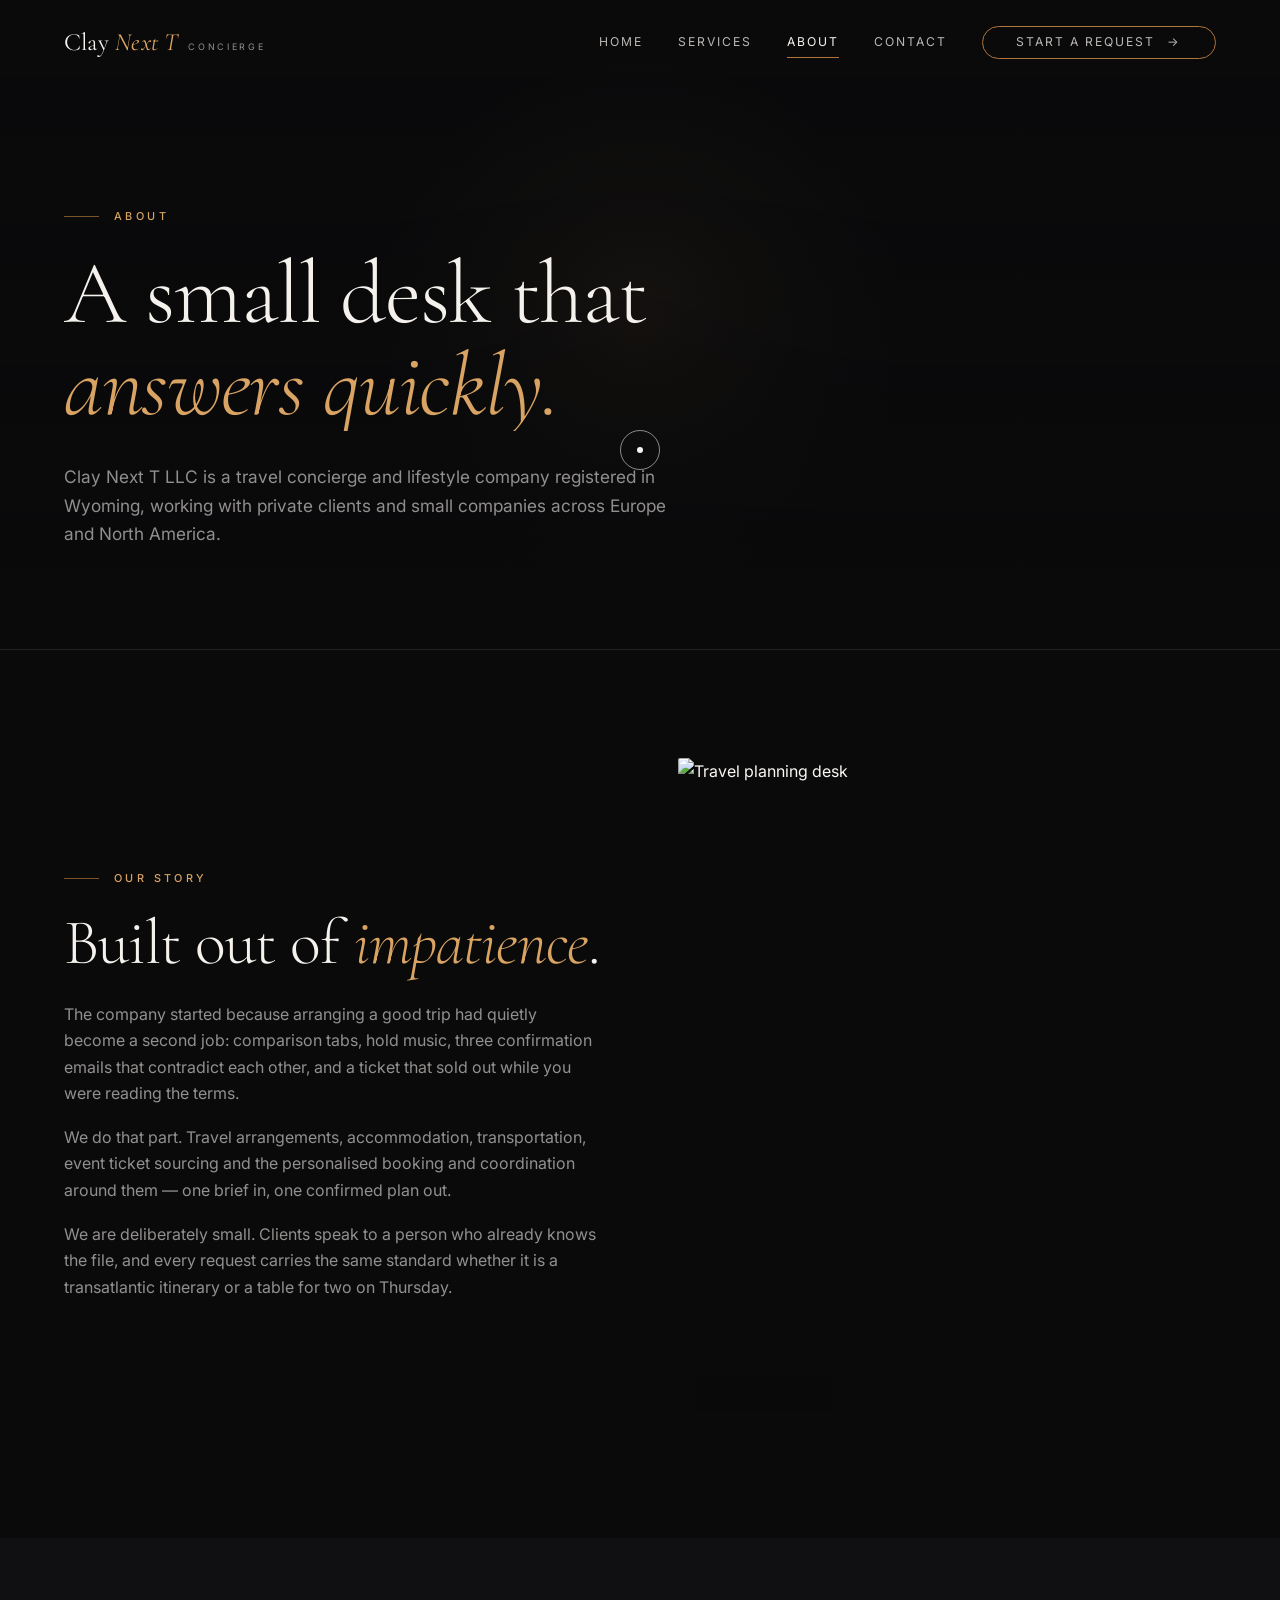
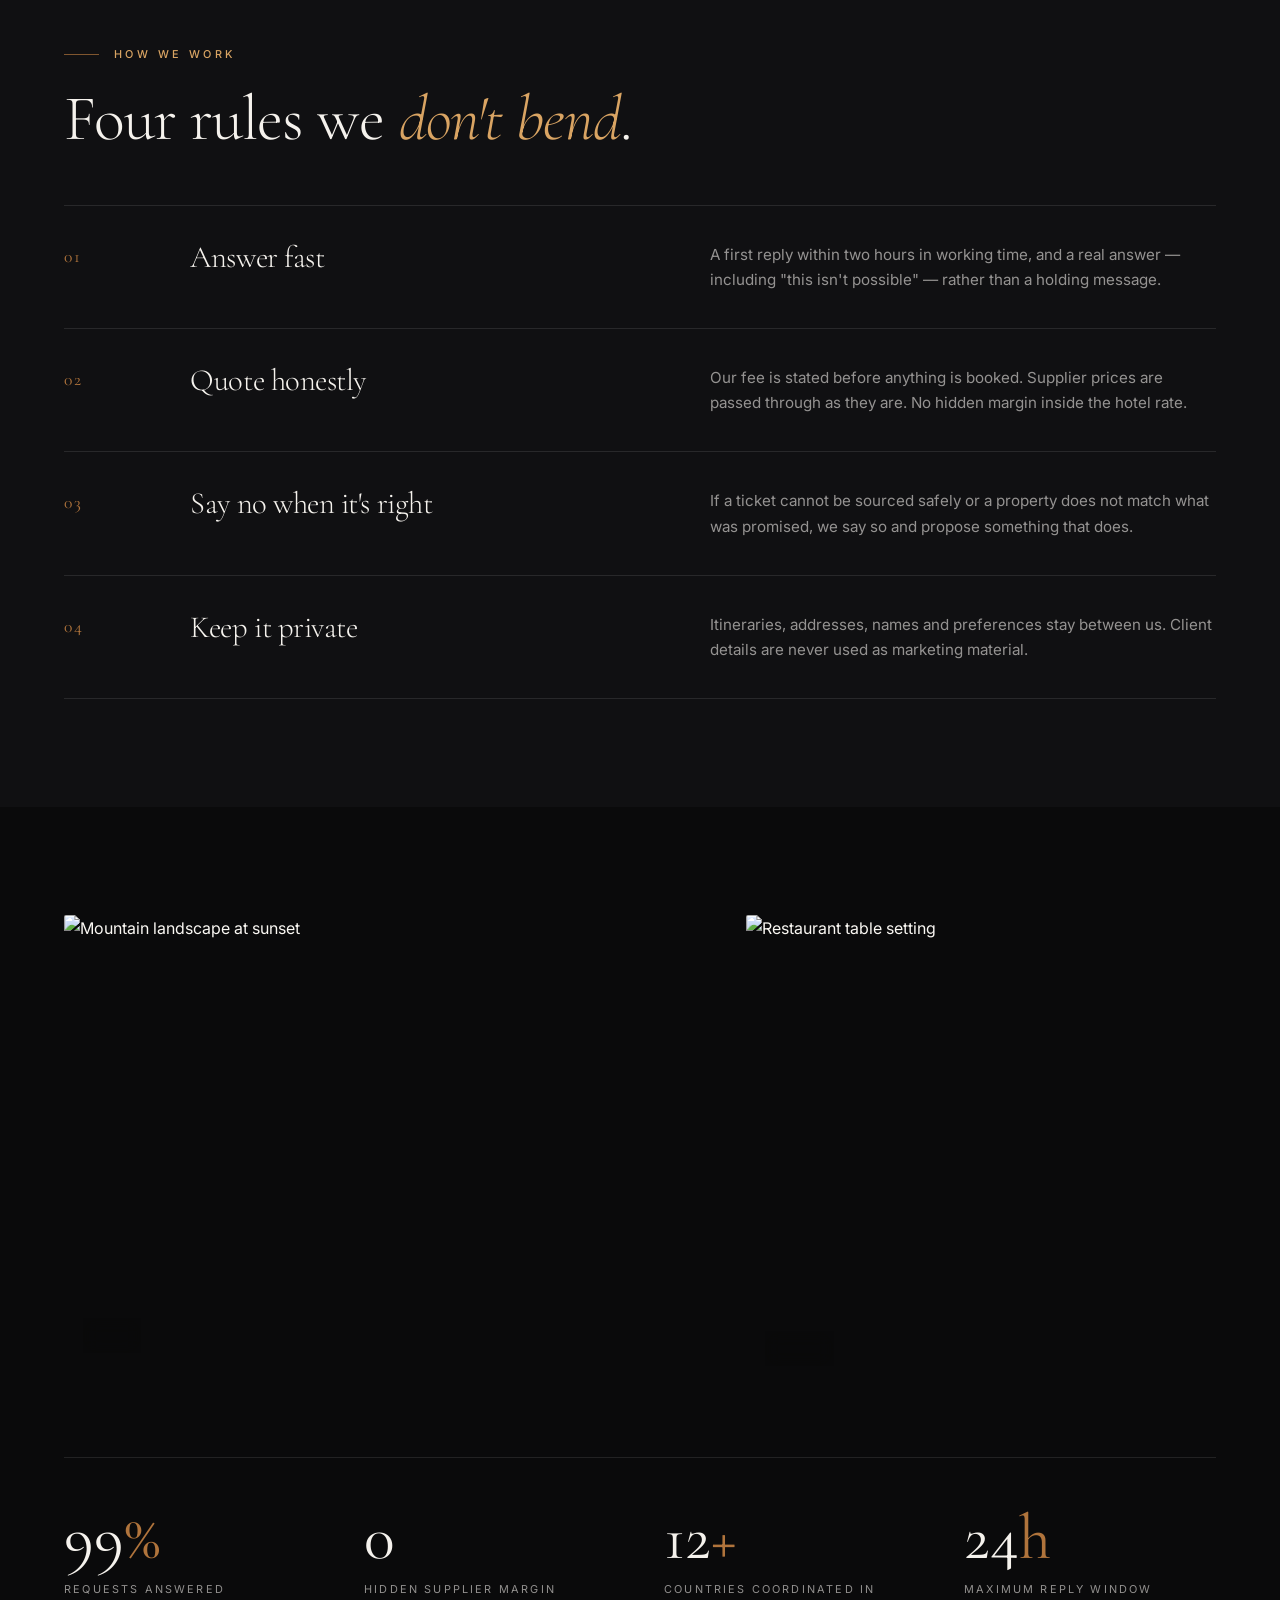
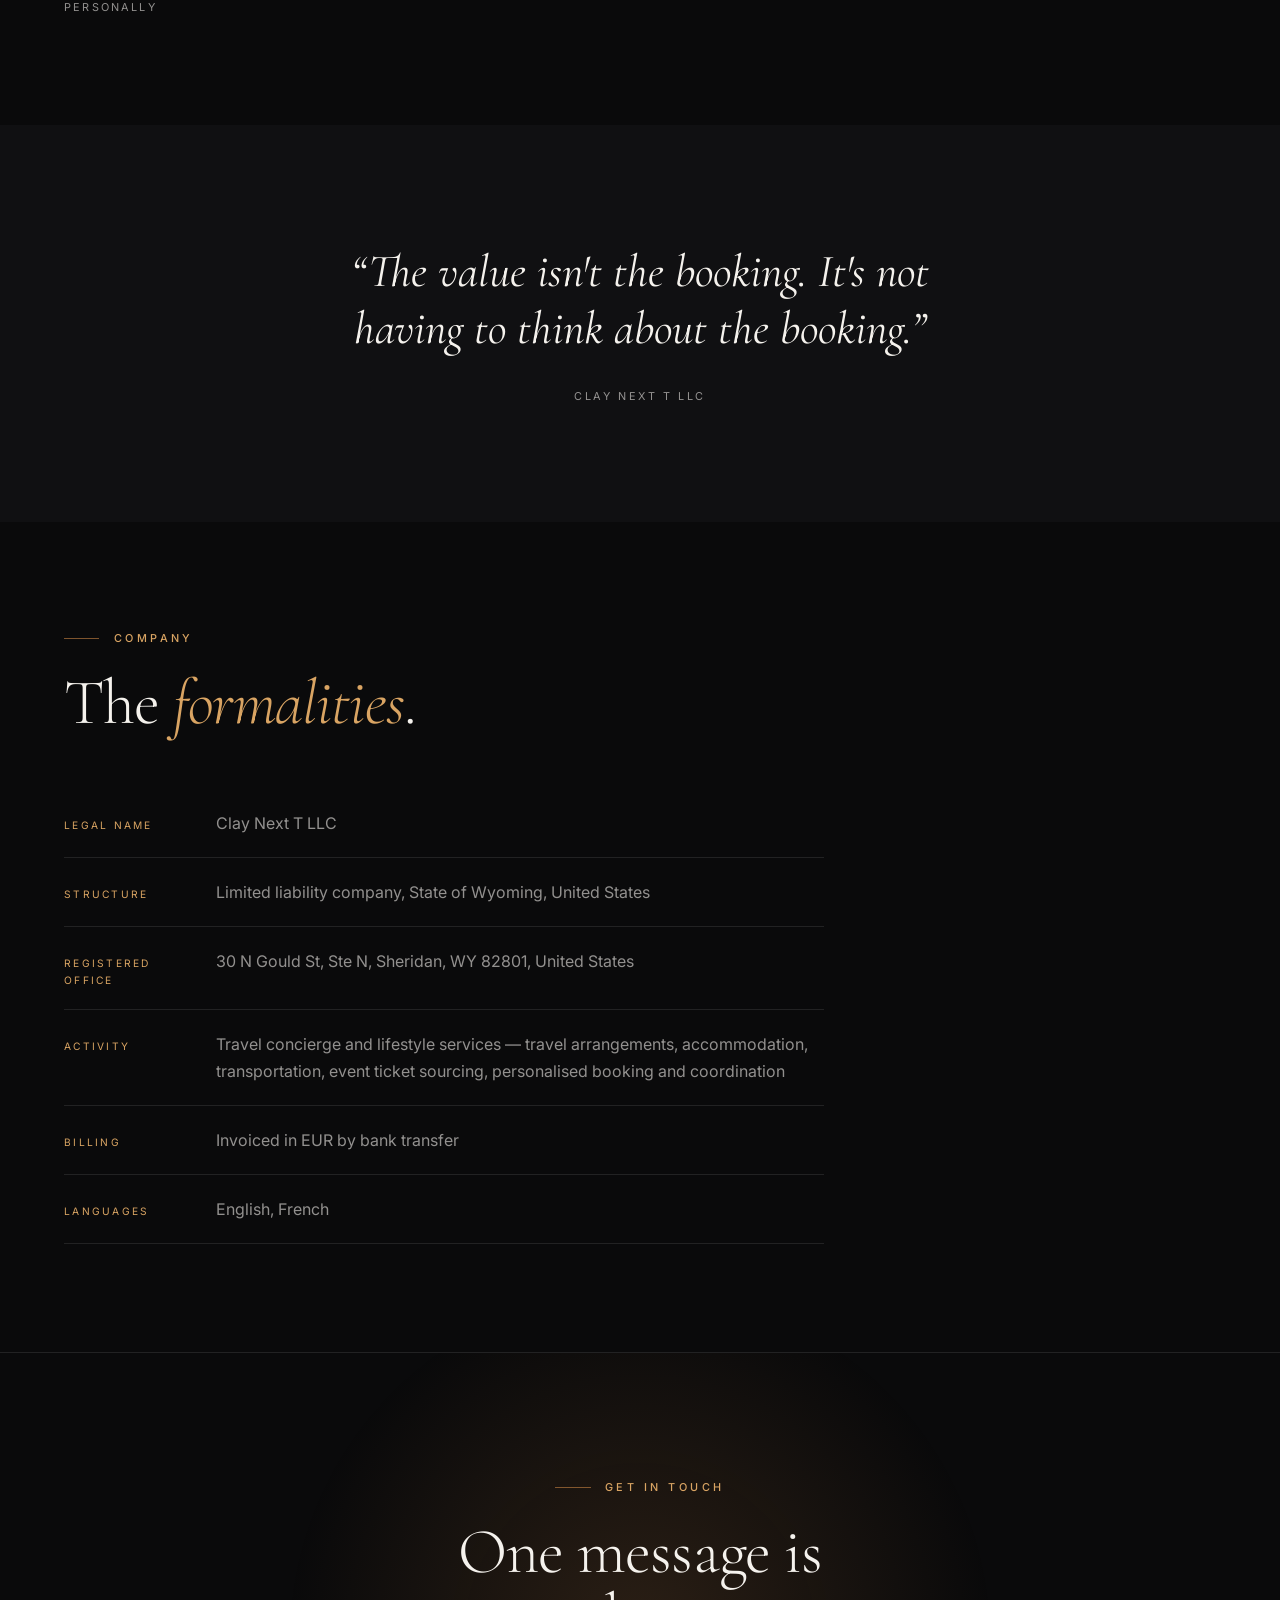
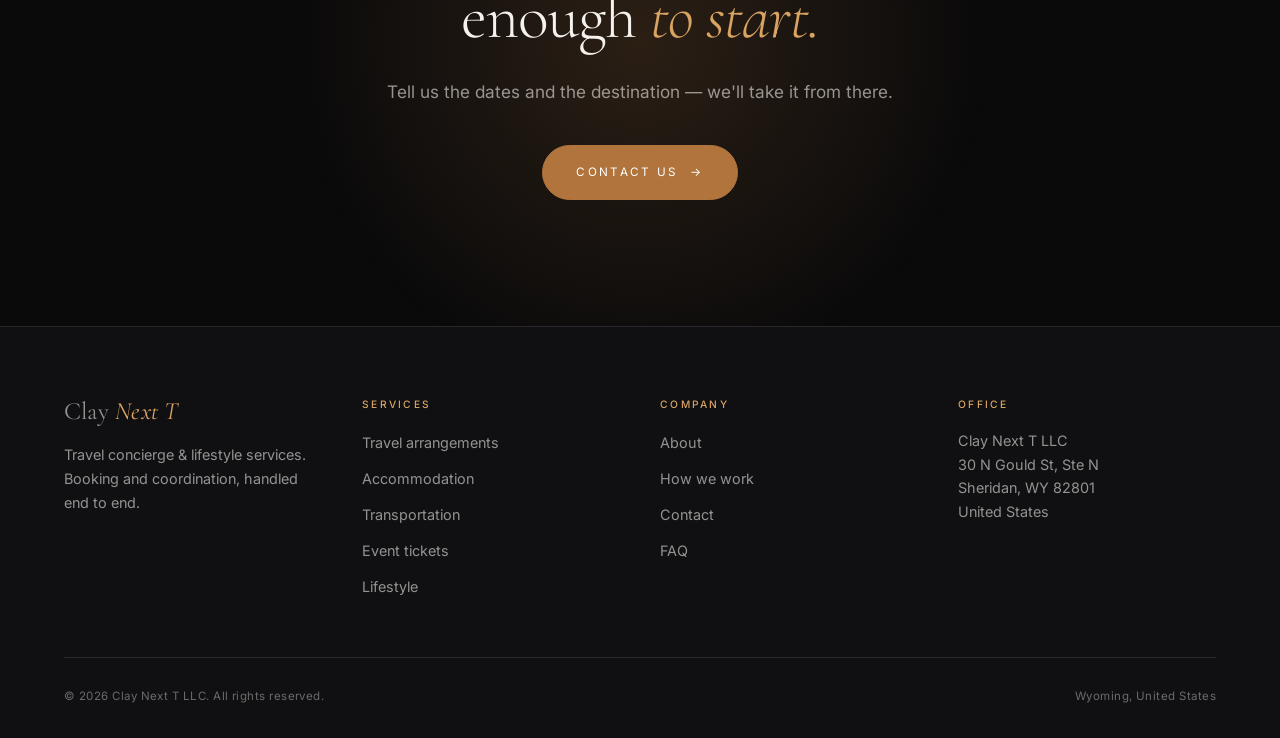
==== about.html @ 228f6015 "Clay Next T LLC — travel concierge website" ====
<!DOCTYPE html>
<html lang="en">
<head>
<meta charset="utf-8">
<meta name="viewport" content="width=device-width, initial-scale=1">
<title>About — Clay Next T LLC</title>
<meta name="description" content="Clay Next T LLC is a Wyoming-registered travel concierge and lifestyle company assisting clients with travel, accommodation, transportation and event ticket sourcing.">
<link rel="preconnect" href="https://fonts.googleapis.com">
<link rel="preconnect" href="https://fonts.gstatic.com" crossorigin>
<link href="https://fonts.googleapis.com/css2?family=Cormorant+Garamond:ital,wght@0,300;0,400;1,300;1,400&family=Inter:wght@300;400;500&display=swap" rel="stylesheet">
<link rel="stylesheet" href="assets/css/style.css">
</head>
<body>

<header class="site-header">
  <a class="brand" href="index.html">
    <span class="brand__mark">Clay <em>Next T</em></span>
    <span class="brand__sub">Concierge</span>
  </a>
  <nav class="nav">
    <a href="index.html">Home</a>
    <a href="services.html">Services</a>
    <a href="about.html" aria-current="page">About</a>
    <a href="contact.html">Contact</a>
    <a class="btn" href="contact.html" data-magnetic="0.25">Start a request <span class="btn__arrow">&rarr;</span></a>
  </nav>
  <button class="nav-toggle" aria-label="Menu" aria-expanded="false"><span></span><span></span></button>
</header>

<main>

  <section class="page-hero" data-spotlight>
    <div class="page-hero__bg" data-parallax="0.1"
         style="background-image:url('https://images.unsplash.com/photo-1449824913935-59a10b8d2000?auto=format&amp;fit=crop&amp;w=2000&amp;q=80')"></div>
    <div class="hero__glow"></div>
    <div class="wrap">
      <p class="eyebrow" data-reveal>About</p>
      <h1 data-reveal>
        <span class="split-line"><span>A small desk that</span></span>
        <span class="split-line"><span style="--d:.08s"><em class="italic">answers quickly.</em></span></span>
      </h1>
      <p class="lead" data-reveal style="--d:.18s; margin-top:2rem;">
        Clay Next T LLC is a travel concierge and lifestyle company registered in
        Wyoming, working with private clients and small companies across Europe and
        North America.
      </p>
    </div>
  </section>

  <section class="section">
    <div class="wrap">
      <div class="split">
        <div>
          <p class="eyebrow" data-reveal>Our story</p>
          <h2 data-reveal>Built out of <em class="italic">impatience</em>.</h2>
          <p data-reveal style="--d:.1s; margin-top:1.6rem;">
            The company started because arranging a good trip had quietly become a
            second job: comparison tabs, hold music, three confirmation emails that
            contradict each other, and a ticket that sold out while you were reading
            the terms.
          </p>
          <p data-reveal style="--d:.14s">
            We do that part. Travel arrangements, accommodation, transportation, event
            ticket sourcing and the personalised booking and coordination around them —
            one brief in, one confirmed plan out.
          </p>
          <p data-reveal style="--d:.18s">
            We are deliberately small. Clients speak to a person who already knows the
            file, and every request carries the same standard whether it is a
            transatlantic itinerary or a table for two on Thursday.
          </p>
        </div>
        <div data-reveal style="--d:.1s">
          <div class="frame" data-tilt="6" data-cursor-media="Look">
            <img src="https://images.unsplash.com/photo-1488646953014-85cb44e25828?auto=format&amp;fit=crop&amp;w=1200&amp;q=80"
                 alt="Travel planning desk" loading="lazy">
            <span class="frame__tag">Since day one</span>
          </div>
        </div>
      </div>
    </div>
  </section>

  <section class="section section--alt" id="values">
    <div class="wrap">
      <div class="section-head">
        <div>
          <p class="eyebrow" data-reveal>How we work</p>
          <h2 data-reveal>Four rules we <em class="italic">don't bend</em>.</h2>
        </div>
        <p data-reveal style="--d:.1s; margin:0;">
          They are unglamorous. They are also the entire reason clients stay.
        </p>
      </div>
      <div class="steps">
        <div class="step" data-reveal>
          <h3>Answer fast</h3>
          <p>A first reply within two hours in working time, and a real answer —
             including "this isn't possible" — rather than a holding message.</p>
        </div>
        <div class="step" data-reveal style="--d:.06s">
          <h3>Quote honestly</h3>
          <p>Our fee is stated before anything is booked. Supplier prices are passed
             through as they are. No hidden margin inside the hotel rate.</p>
        </div>
        <div class="step" data-reveal style="--d:.12s">
          <h3>Say no when it's right</h3>
          <p>If a ticket cannot be sourced safely or a property does not match what was
             promised, we say so and propose something that does.</p>
        </div>
        <div class="step" data-reveal style="--d:.18s">
          <h3>Keep it private</h3>
          <p>Itineraries, addresses, names and preferences stay between us. Client
             details are never used as marketing material.</p>
        </div>
      </div>
    </div>
  </section>

  <section class="section">
    <div class="wrap">
      <div class="gallery">
        <div class="g-b" data-reveal>
          <div class="frame frame--wide" data-tilt="5" data-cursor-media="Wander">
            <img src="https://images.unsplash.com/photo-1469474968028-56623f02e42e?auto=format&amp;fit=crop&amp;w=1400&amp;q=75" alt="Mountain landscape at sunset" loading="lazy">
            <span class="frame__tag">Far</span>
          </div>
        </div>
        <div class="g-a" data-reveal style="--d:.08s">
          <div class="frame" data-tilt="5" data-cursor-media="Dine">
            <img src="https://images.unsplash.com/photo-1414235077428-338989a2e8c0?auto=format&amp;fit=crop&amp;w=1000&amp;q=75" alt="Restaurant table setting" loading="lazy">
            <span class="frame__tag">Near</span>
          </div>
        </div>
      </div>

      <div class="stats" style="margin-top:clamp(3rem,8vh,5rem)">
        <div class="stat" data-reveal>
          <div class="stat__n"><span data-count="100">100</span><em>%</em></div>
          <div class="stat__l">Requests answered personally</div>
        </div>
        <div class="stat" data-reveal style="--d:.08s">
          <div class="stat__n"><span data-count="0">0</span></div>
          <div class="stat__l">Hidden supplier margin</div>
        </div>
        <div class="stat" data-reveal style="--d:.16s">
          <div class="stat__n"><span data-count="12">12</span><em>+</em></div>
          <div class="stat__l">Countries coordinated in</div>
        </div>
        <div class="stat" data-reveal style="--d:.24s">
          <div class="stat__n"><span data-count="24">24</span><em>h</em></div>
          <div class="stat__l">Maximum reply window</div>
        </div>
      </div>
    </div>
  </section>

  <section class="section section--tight section--alt">
    <div class="wrap">
      <blockquote class="quote" data-reveal>
        “The value isn't the booking. It's not having to think about the booking.”
        <span class="quote__by">Clay Next T LLC</span>
      </blockquote>
    </div>
  </section>

  <section class="section">
    <div class="wrap">
      <div class="section-head">
        <div>
          <p class="eyebrow" data-reveal>Company</p>
          <h2 data-reveal>The <em class="italic">formalities</em>.</h2>
        </div>
      </div>
      <ul class="info-list" data-reveal style="max-width:760px">
        <li><span class="k">Legal name</span><span class="v">Clay Next T LLC</span></li>
        <li><span class="k">Structure</span><span class="v">Limited liability company, State of Wyoming, United States</span></li>
        <li><span class="k">Registered office</span><span class="v">30 N Gould St, Ste N, Sheridan, WY 82801, United States</span></li>
        <li><span class="k">Activity</span><span class="v">Travel concierge and lifestyle services — travel arrangements, accommodation, transportation, event ticket sourcing, personalised booking and coordination</span></li>
        <li><span class="k">Billing</span><span class="v">Invoiced in EUR by bank transfer</span></li>
        <li><span class="k">Languages</span><span class="v">English, French</span></li>
      </ul>
    </div>
  </section>

  <section class="cta" data-spotlight>
    <div class="cta__glow"></div>
    <div class="wrap">
      <p class="eyebrow" style="justify-content:center" data-reveal>Get in touch</p>
      <h2 data-reveal>One message is enough <em>to start.</em></h2>
      <p class="lead" data-reveal style="--d:.1s; margin:1.8rem auto 2.4rem;">
        Tell us the dates and the destination — we'll take it from there.
      </p>
      <a class="btn btn--solid" href="contact.html" data-reveal style="--d:.16s" data-magnetic="0.35">
        Contact us <span class="btn__arrow">&rarr;</span>
      </a>
    </div>
  </section>

</main>

<footer class="site-footer">
  <div class="wrap">
    <div class="footer-top">
      <div class="footer-col">
        <a class="brand" href="index.html" style="margin-bottom:1.2rem">
          <span class="brand__mark">Clay <em>Next T</em></span>
        </a>
        <p>Travel concierge &amp; lifestyle services.<br>Booking and coordination, handled end to end.</p>
      </div>
      <div class="footer-col">
        <h4>Services</h4>
        <ul>
          <li><a href="services.html#travel">Travel arrangements</a></li>
          <li><a href="services.html#stay">Accommodation</a></li>
          <li><a href="services.html#transport">Transportation</a></li>
          <li><a href="services.html#tickets">Event tickets</a></li>
          <li><a href="services.html#lifestyle">Lifestyle</a></li>
        </ul>
      </div>
      <div class="footer-col">
        <h4>Company</h4>
        <ul>
          <li><a href="about.html">About</a></li>
          <li><a href="about.html#values">How we work</a></li>
          <li><a href="contact.html">Contact</a></li>
          <li><a href="contact.html#faq">FAQ</a></li>
        </ul>
      </div>
      <div class="footer-col">
        <h4>Office</h4>
        <p>Clay Next T LLC<br>30 N Gould St, Ste N<br>Sheridan, WY 82801<br>United States</p>
      </div>
    </div>
    <div class="footer-bottom">
      <span>&copy; <span id="yr">2026</span> Clay Next T LLC. All rights reserved.</span>
      <span>Wyoming, United States</span>
    </div>
  </div>
</footer>

<script src="assets/js/main.js"></script>
<script>document.getElementById('yr').textContent = new Date().getFullYear();</script>
</body>
</html>
---- assets/css/style.css ----
/* ==========================================================================
   Clay Next T LLC — Travel Concierge & Lifestyle
   ========================================================================== */

:root {
  --ink:      #0a0a0b;
  --ink-2:    #101012;
  --ink-3:    #17171a;
  --line:     rgba(255, 255, 255, .10);
  --line-2:   rgba(255, 255, 255, .18);
  --gold:     #b0743c;
  --gold-lit: #d9a463;
  --paper:    #f5f2ed;
  --muted:    rgba(245, 242, 237, .58);

  --display: "Cormorant Garamond", "Times New Roman", serif;
  --sans: "Inter", -apple-system, BlinkMacSystemFont, "Segoe UI", Helvetica, Arial, sans-serif;

  --pad: clamp(1.25rem, 5vw, 5rem);
  --maxw: 1320px;
  --ease: cubic-bezier(.22, 1, .36, 1);
}

*, *::before, *::after { box-sizing: border-box; }

html { scroll-behavior: smooth; -webkit-text-size-adjust: 100%; }

body {
  margin: 0;
  background: var(--ink);
  color: var(--paper);
  font-family: var(--sans);
  font-size: 16px;
  line-height: 1.65;
  -webkit-font-smoothing: antialiased;
  overflow-x: hidden;
}

img { display: block; max-width: 100%; }
a { color: inherit; text-decoration: none; }

h1, h2, h3, h4 {
  font-family: var(--display);
  font-weight: 300;
  line-height: 1.02;
  letter-spacing: -.015em;
  margin: 0;
}

h1 { font-size: clamp(2.9rem, 8.5vw, 7.5rem); }
h2 { font-size: clamp(2.1rem, 5vw, 4.2rem); }
h3 { font-size: clamp(1.4rem, 2.2vw, 1.9rem); }

p { margin: 0 0 1.1em; color: var(--muted); }

::selection { background: var(--gold); color: #fff; }

.wrap { width: 100%; max-width: var(--maxw); margin-inline: auto; padding-inline: var(--pad); }

.eyebrow {
  font-size: .68rem;
  letter-spacing: .32em;
  text-transform: uppercase;
  color: var(--gold-lit);
  font-weight: 500;
  margin: 0 0 1.4rem;
  display: flex;
  align-items: center;
  gap: .9rem;
}
.eyebrow::before {
  content: "";
  width: 2.2rem;
  height: 1px;
  background: var(--gold);
  opacity: .7;
}

.lead { font-size: clamp(1.02rem, 1.35vw, 1.2rem); max-width: 56ch; }

.italic { font-style: italic; color: var(--gold-lit); }

/* ---------- Custom cursor ------------------------------------------------ */

.cursor-dot,
.cursor-ring {
  position: fixed;
  top: 0; left: 0;
  pointer-events: none;
  z-index: 9999;
  border-radius: 50%;
  will-change: transform;
  mix-blend-mode: difference;
}
.cursor-dot {
  width: 6px; height: 6px;
  margin: -3px 0 0 -3px;
  background: #fff;
}
.cursor-ring {
  width: 40px; height: 40px;
  margin: -20px 0 0 -20px;
  border: 1px solid rgba(255, 255, 255, .55);
  transition: width .35s var(--ease), height .35s var(--ease),
              margin .35s var(--ease), border-color .35s var(--ease),
              background-color .35s var(--ease), opacity .3s;
  display: grid;
  place-items: center;
}
.cursor-ring .label {
  font-size: .55rem;
  letter-spacing: .18em;
  text-transform: uppercase;
  opacity: 0;
  transform: scale(.7);
  transition: opacity .3s, transform .3s;
  color: #fff;
  white-space: nowrap;
}
body.cursor-hover .cursor-ring {
  width: 74px; height: 74px; margin: -37px 0 0 -37px;
  background: rgba(255, 255, 255, .12);
  border-color: transparent;
}
body.cursor-hover .cursor-dot { opacity: 0; }
body.cursor-media .cursor-ring {
  width: 108px; height: 108px; margin: -54px 0 0 -54px;
  background: rgba(255, 255, 255, .92);
  mix-blend-mode: difference;
}
body.cursor-media .cursor-ring .label { opacity: 1; transform: scale(1); }

@media (hover: none), (pointer: coarse) {
  .cursor-dot, .cursor-ring { display: none !important; }
}

/* ---------- Header ------------------------------------------------------- */

.site-header {
  position: fixed;
  inset: 0 0 auto 0;
  z-index: 900;
  display: flex;
  align-items: center;
  justify-content: space-between;
  gap: 2rem;
  padding: 1.6rem var(--pad);
  transition: background-color .5s var(--ease), padding .5s var(--ease),
              border-color .5s, backdrop-filter .5s;
  border-bottom: 1px solid transparent;
}
.site-header.is-stuck {
  background: rgba(10, 10, 11, .78);
  backdrop-filter: blur(14px) saturate(140%);
  -webkit-backdrop-filter: blur(14px) saturate(140%);
  border-bottom-color: var(--line);
  padding-block: 1rem;
}

.brand { display: flex; align-items: baseline; gap: .6rem; line-height: 1; }
.brand__mark {
  font-family: var(--display);
  font-size: 1.55rem;
  letter-spacing: .01em;
}
.brand__mark em { font-style: italic; color: var(--gold-lit); }
.brand__sub {
  font-size: .56rem;
  letter-spacing: .3em;
  text-transform: uppercase;
  color: var(--muted);
}

.nav { display: flex; align-items: center; gap: 2.2rem; }
.nav a {
  position: relative;
  font-size: .76rem;
  letter-spacing: .16em;
  text-transform: uppercase;
  color: rgba(245, 242, 237, .74);
  transition: color .3s;
  padding-block: .35rem;
}
.nav a::after {
  content: "";
  position: absolute;
  left: 0; bottom: 0;
  width: 100%; height: 1px;
  background: var(--gold);
  transform: scaleX(0);
  transform-origin: right;
  transition: transform .45s var(--ease);
}
.nav a:hover { color: var(--paper); }
.nav a:hover::after, .nav a[aria-current="page"]::after { transform: scaleX(1); transform-origin: left; }
.nav a[aria-current="page"] { color: var(--paper); }

.nav-toggle {
  display: none;
  background: none;
  border: 1px solid var(--line-2);
  color: var(--paper);
  width: 44px; height: 44px;
  border-radius: 50%;
  cursor: pointer;
  position: relative;
}
.nav-toggle span {
  position: absolute;
  left: 50%; width: 16px; height: 1px;
  background: currentColor;
  transform: translateX(-50%);
  transition: transform .4s var(--ease), opacity .3s;
}
.nav-toggle span:nth-child(1) { top: 18px; }
.nav-toggle span:nth-child(2) { top: 25px; }
body.nav-open .nav-toggle span:nth-child(1) { transform: translate(-50%, 3.5px) rotate(45deg); }
body.nav-open .nav-toggle span:nth-child(2) { transform: translate(-50%, -3.5px) rotate(-45deg); }

/* ---------- Buttons ------------------------------------------------------ */

.btn {
  display: inline-flex;
  align-items: center;
  gap: .8rem;
  padding: 1.05rem 2.1rem;
  border: 1px solid var(--gold);
  border-radius: 999px;
  font-size: .73rem;
  letter-spacing: .2em;
  text-transform: uppercase;
  color: var(--paper);
  position: relative;
  overflow: hidden;
  isolation: isolate;
  transition: color .4s var(--ease), border-color .4s;
  cursor: pointer;
  background: none;
  font-family: inherit;
}
.btn::before {
  content: "";
  position: absolute;
  inset: 0;
  background: var(--gold);
  transform: translateY(101%);
  transition: transform .55s var(--ease);
  z-index: -1;
}
.btn:hover::before { transform: translateY(0); }
.btn:hover { color: #fff; border-color: var(--gold); }
.btn--solid { background: var(--gold); color: #fff; }
.btn--solid::before { background: var(--paper); }
.btn--solid:hover { color: var(--ink); }
.btn__arrow { transition: transform .45s var(--ease); }
.btn:hover .btn__arrow { transform: translateX(5px); }

/* ---------- Hero --------------------------------------------------------- */

.hero {
  position: relative;
  min-height: 100svh;
  display: flex;
  align-items: flex-end;
  padding: 9rem 0 clamp(2.5rem, 6vh, 5rem);
  overflow: hidden;
}
.hero__bg {
  position: absolute;
  inset: -8%;
  z-index: -2;
  background-size: cover;
  background-position: center;
  will-change: transform;
}
.hero__bg::after {
  content: "";
  position: absolute;
  inset: 0;
  background:
    linear-gradient(to top, var(--ink) 1%, rgba(10,10,11,.66) 48%, rgba(10,10,11,.82) 100%),
    linear-gradient(to right, rgba(10,10,11,.72), rgba(10,10,11,.15) 60%);
}
/* spotlight that follows the pointer */
.hero__glow {
  position: absolute;
  inset: 0;
  z-index: -1;
  pointer-events: none;
  background: radial-gradient(
    380px circle at var(--mx, 50%) var(--my, 50%),
    rgba(217, 164, 99, .22),
    rgba(217, 164, 99, .06) 40%,
    transparent 70%);
  transition: opacity .6s;
}
.hero__inner { width: 100%; }
.hero h1 { max-width: 15ch; }
.hero h1 em { font-style: italic; color: var(--gold-lit); }
.hero__foot {
  display: flex;
  flex-wrap: wrap;
  align-items: flex-end;
  justify-content: space-between;
  gap: 2.5rem;
  margin-top: clamp(2rem, 5vh, 3.5rem);
  padding-top: 2rem;
  border-top: 1px solid var(--line);
}

.scroll-hint {
  font-size: .62rem;
  letter-spacing: .28em;
  text-transform: uppercase;
  color: var(--muted);
  display: flex;
  align-items: center;
  gap: .8rem;
}
.scroll-hint i {
  width: 1px; height: 34px;
  background: linear-gradient(to bottom, var(--gold), transparent);
  animation: drip 2.2s var(--ease) infinite;
}
@keyframes drip {
  0%   { transform: scaleY(0); transform-origin: top; }
  45%  { transform: scaleY(1); transform-origin: top; }
  55%  { transform: scaleY(1); transform-origin: bottom; }
  100% { transform: scaleY(0); transform-origin: bottom; }
}

/* page hero (inner pages) */
.page-hero {
  position: relative;
  padding: 13rem 0 clamp(4rem, 9vh, 7rem);
  overflow: hidden;
  border-bottom: 1px solid var(--line);
}
.page-hero__bg {
  position: absolute; inset: -6%;
  z-index: -2;
  background-size: cover; background-position: center;
  opacity: .45;
  will-change: transform;
}
.page-hero::after {
  content: "";
  position: absolute; inset: 0; z-index: -1;
  background: linear-gradient(to top, var(--ink), rgba(10,10,11,.55));
}
.page-hero h1 { font-size: clamp(2.6rem, 7vw, 5.6rem); max-width: 18ch; }

/* ---------- Marquee ------------------------------------------------------ */

.marquee {
  border-block: 1px solid var(--line);
  padding-block: 1.35rem;
  overflow: hidden;
  background: var(--ink-2);
}
.marquee__track {
  display: flex;
  gap: 3.5rem;
  width: max-content;
  animation: slide 38s linear infinite;
}
.marquee span {
  font-family: var(--display);
  font-size: 1.35rem;
  font-style: italic;
  color: rgba(245, 242, 237, .42);
  display: flex;
  align-items: center;
  gap: 3.5rem;
  white-space: nowrap;
}
.marquee span::after { content: "◆"; font-size: .5rem; color: var(--gold); font-style: normal; }
@keyframes slide { to { transform: translateX(-50%); } }

/* ---------- Sections ----------------------------------------------------- */

.section { padding-block: clamp(5rem, 12vh, 9.5rem); }
.section--tight { padding-block: clamp(3.5rem, 8vh, 6rem); }
.section--alt { background: var(--ink-2); }

.section-head {
  display: grid;
  grid-template-columns: minmax(0, 1fr) minmax(0, .85fr);
  gap: clamp(1.5rem, 4vw, 4rem);
  align-items: end;
  margin-bottom: clamp(2.5rem, 6vh, 4.5rem);
}

/* ---------- Service grid ------------------------------------------------- */

.services {
  display: grid;
  grid-template-columns: repeat(3, minmax(0, 1fr));
  gap: 1px;
  background: var(--line);
  border: 1px solid var(--line);
}
.services--quad { grid-template-columns: repeat(4, minmax(0, 1fr)); }

@media (max-width: 1080px) {
  .services, .services--quad { grid-template-columns: repeat(2, minmax(0, 1fr)); }
}
@media (max-width: 620px) {
  .services, .services--quad { grid-template-columns: 1fr; }
}
.service {
  background: var(--ink);
  padding: clamp(1.8rem, 3vw, 2.6rem);
  position: relative;
  overflow: hidden;
  transition: background-color .6s var(--ease);
  min-height: 300px;
  display: flex;
  flex-direction: column;
}
.service::before {
  content: "";
  position: absolute;
  inset: 0;
  background-size: cover;
  background-position: center;
  background-image: var(--img);
  opacity: 0;
  transform: scale(1.14);
  transition: opacity .7s var(--ease), transform 1.2s var(--ease);
}
.service::after {
  content: "";
  position: absolute; inset: 0;
  background: linear-gradient(to top, rgba(10,10,11,.92), rgba(10,10,11,.45));
  opacity: 0;
  transition: opacity .7s var(--ease);
}
.service:hover::before { opacity: .55; transform: scale(1); }
.service:hover::after { opacity: 1; }
.service > * { position: relative; z-index: 1; }
.service__num {
  font-family: var(--display);
  font-size: .8rem;
  letter-spacing: .2em;
  color: var(--gold);
  margin-bottom: 2.2rem;
}
.service h3 { margin-bottom: .9rem; }
.service p { font-size: .93rem; margin: 0; }
.service__more {
  margin-top: auto;
  padding-top: 1.6rem;
  font-size: .66rem;
  letter-spacing: .2em;
  text-transform: uppercase;
  color: var(--gold-lit);
  opacity: 0;
  transform: translateY(8px);
  transition: opacity .5s var(--ease), transform .5s var(--ease);
}
.service:hover .service__more { opacity: 1; transform: none; }

/* ---------- Split / feature ---------------------------------------------- */

.split {
  display: grid;
  grid-template-columns: repeat(auto-fit, minmax(300px, 1fr));
  gap: clamp(2rem, 6vw, 5.5rem);
  align-items: center;
}

.frame {
  position: relative;
  overflow: hidden;
  border-radius: 2px;
  aspect-ratio: 4 / 5;
  transform-style: preserve-3d;
}
.frame img {
  width: 100%; height: 100%;
  object-fit: cover;
  transition: transform 1.3s var(--ease), filter 1.3s var(--ease);
  filter: saturate(.85) contrast(1.05);
}
.frame:hover img { transform: scale(1.06); filter: saturate(1) contrast(1.05); }
.frame--wide { aspect-ratio: 16 / 10; }
.frame__tag {
  position: absolute;
  left: 1.2rem; bottom: 1.2rem;
  background: rgba(10, 10, 11, .62);
  backdrop-filter: blur(8px);
  border: 1px solid var(--line-2);
  padding: .5rem 1rem;
  border-radius: 999px;
  font-size: .6rem;
  letter-spacing: .2em;
  text-transform: uppercase;
}

/* ---------- Stats -------------------------------------------------------- */

.stats {
  display: grid;
  grid-template-columns: repeat(auto-fit, minmax(190px, 1fr));
  gap: clamp(1.5rem, 4vw, 3rem);
  border-top: 1px solid var(--line);
  padding-top: 3rem;
}
.stat__n {
  font-family: var(--display);
  font-size: clamp(2.6rem, 5vw, 4rem);
  line-height: 1;
  color: var(--paper);
}
.stat__n em { font-style: normal; color: var(--gold); }
.stat__l {
  font-size: .68rem;
  letter-spacing: .2em;
  text-transform: uppercase;
  color: var(--muted);
  margin-top: .7rem;
}

/* ---------- Gallery ------------------------------------------------------ */

.gallery {
  display: grid;
  grid-template-columns: repeat(12, 1fr);
  gap: clamp(.6rem, 1.4vw, 1.1rem);
}
.gallery .frame { aspect-ratio: 1; }
.g-a { grid-column: span 5; }
.g-b { grid-column: span 7; }
.g-c { grid-column: span 7; }
.g-d { grid-column: span 5; }
.g-b .frame, .g-c .frame { aspect-ratio: 16 / 11; }

/* ---------- Steps -------------------------------------------------------- */

.steps { counter-reset: step; display: grid; gap: 0; }
.step {
  counter-increment: step;
  display: grid;
  grid-template-columns: 5.5rem minmax(0, 1fr) minmax(0, 1.05fr);
  gap: clamp(1rem, 3vw, 3rem);
  padding-block: clamp(1.8rem, 4vh, 2.8rem);
  border-top: 1px solid var(--line);
  align-items: start;
  transition: background-color .5s var(--ease);
}
.step:last-child { border-bottom: 1px solid var(--line); }
.step:hover { background: rgba(255, 255, 255, .025); }
.step::before {
  content: "0" counter(step);
  font-family: var(--display);
  font-size: 1.1rem;
  color: var(--gold);
  letter-spacing: .1em;
}
.step h3 { font-size: clamp(1.3rem, 2.4vw, 2rem); }
.step p { margin: 0; font-size: .95rem; }

/* ---------- Quote -------------------------------------------------------- */

.quote {
  text-align: center;
  max-width: 34ch;
  margin-inline: auto;
  font-family: var(--display);
  font-size: clamp(1.7rem, 3.6vw, 3rem);
  font-style: italic;
  line-height: 1.25;
  color: var(--paper);
}
.quote__by {
  display: block;
  font-family: var(--sans);
  font-style: normal;
  font-size: .68rem;
  letter-spacing: .24em;
  text-transform: uppercase;
  color: var(--muted);
  margin-top: 2rem;
}

/* ---------- CTA ---------------------------------------------------------- */

.cta {
  position: relative;
  padding-block: clamp(5rem, 14vh, 10rem);
  text-align: center;
  overflow: hidden;
  border-top: 1px solid var(--line);
}
.cta__glow {
  position: absolute; inset: 0; z-index: 0;
  pointer-events: none;
  background: radial-gradient(520px circle at var(--mx, 50%) var(--my, 50%),
    rgba(176, 116, 60, .20), transparent 68%);
}
.cta .wrap { position: relative; z-index: 1; }
.cta h2 { max-width: 16ch; margin-inline: auto; }
.cta h2 em { font-style: italic; color: var(--gold-lit); }

/* ---------- Contact ------------------------------------------------------ */

.contact-grid {
  display: grid;
  grid-template-columns: repeat(auto-fit, minmax(300px, 1fr));
  gap: clamp(2rem, 6vw, 5rem);
}
.field { position: relative; margin-bottom: 1.9rem; }
.field input,
.field textarea,
.field select {
  width: 100%;
  background: transparent;
  border: 0;
  border-bottom: 1px solid var(--line-2);
  color: var(--paper);
  font-family: inherit;
  font-size: 1rem;
  padding: .85rem 0;
  outline: none;
  transition: border-color .4s;
  border-radius: 0;
}
.field select option { background: var(--ink-2); color: var(--paper); }
.field textarea { resize: vertical; min-height: 120px; }
.field label {
  display: block;
  font-size: .64rem;
  letter-spacing: .22em;
  text-transform: uppercase;
  color: var(--muted);
  margin-bottom: .2rem;
}
.field input:focus, .field textarea:focus, .field select:focus { border-color: var(--gold); }

.info-list { list-style: none; margin: 0; padding: 0; }
.info-list li {
  padding-block: 1.3rem;
  border-bottom: 1px solid var(--line);
  display: grid;
  grid-template-columns: 8.5rem minmax(0, 1fr);
  gap: 1rem;
  align-items: baseline;
}
.info-list dt, .info-list .k {
  font-size: .64rem;
  letter-spacing: .22em;
  text-transform: uppercase;
  color: var(--gold-lit);
}
.info-list .v { color: var(--muted); }
.info-list .v a:hover { color: var(--paper); }

.form-note {
  font-size: .8rem;
  color: var(--muted);
  margin-top: 1.4rem;
}

/* ---------- FAQ ---------------------------------------------------------- */

.faq { border-top: 1px solid var(--line); }
.faq details {
  border-bottom: 1px solid var(--line);
  padding-block: 1.5rem;
}
.faq summary {
  cursor: pointer;
  list-style: none;
  font-family: var(--display);
  font-size: clamp(1.15rem, 2vw, 1.5rem);
  display: flex;
  justify-content: space-between;
  gap: 2rem;
  align-items: center;
  transition: color .3s;
}
.faq summary::-webkit-details-marker { display: none; }
.faq summary:hover { color: var(--gold-lit); }
.faq summary::after {
  content: "+";
  color: var(--gold);
  font-size: 1.3rem;
  transition: transform .4s var(--ease);
  flex: none;
}
.faq details[open] summary::after { transform: rotate(45deg); }
.faq p { margin: 1rem 0 0; max-width: 70ch; font-size: .95rem; }

/* ---------- Footer ------------------------------------------------------- */

.site-footer {
  background: var(--ink-2);
  border-top: 1px solid var(--line);
  padding-block: clamp(3rem, 8vh, 5rem) 2rem;
}
.footer-top {
  display: grid;
  grid-template-columns: repeat(auto-fit, minmax(210px, 1fr));
  gap: 2.5rem;
  padding-bottom: 3rem;
  border-bottom: 1px solid var(--line);
}
.footer-col h4 {
  font-family: var(--sans);
  font-size: .64rem;
  letter-spacing: .22em;
  text-transform: uppercase;
  color: var(--gold-lit);
  margin-bottom: 1.2rem;
  font-weight: 500;
}
.footer-col ul { list-style: none; margin: 0; padding: 0; }
.footer-col li { margin-bottom: .6rem; }
.footer-col a, .footer-col p {
  color: var(--muted);
  font-size: .9rem;
  transition: color .3s;
  margin: 0;
}
.footer-col a:hover { color: var(--paper); }
.footer-bottom {
  display: flex;
  flex-wrap: wrap;
  gap: 1rem;
  justify-content: space-between;
  padding-top: 1.8rem;
  font-size: .72rem;
  color: rgba(245, 242, 237, .4);
  letter-spacing: .04em;
}

/* ---------- Reveal animations -------------------------------------------- */

[data-reveal] {
  opacity: 0;
  transform: translateY(26px);
  transition: opacity 1s var(--ease), transform 1s var(--ease);
  transition-delay: var(--d, 0s);
}
[data-reveal].is-in { opacity: 1; transform: none; }

.split-line { display: block; overflow: hidden; }
.split-line > span {
  display: block;
  transform: translateY(105%);
  transition: transform 1.05s var(--ease);
  transition-delay: var(--d, 0s);
}
[data-reveal].is-in .split-line > span,
.is-in > .split-line > span { transform: none; }

/* ---------- Responsive --------------------------------------------------- */

@media (max-width: 900px) {
  .section-head { grid-template-columns: 1fr; }
  .step { grid-template-columns: 3rem 1fr; }
  .step p { grid-column: 2; }
  .g-a, .g-b, .g-c, .g-d { grid-column: span 12; }
  .gallery .frame { aspect-ratio: 16 / 11; }
}

@media (max-width: 780px) {
  .nav-toggle { display: block; }
  .nav {
    position: fixed;
    inset: 0;
    flex-direction: column;
    justify-content: center;
    gap: 2rem;
    background: rgba(10, 10, 11, .97);
    backdrop-filter: blur(20px);
    opacity: 0;
    visibility: hidden;
    transition: opacity .5s var(--ease), visibility .5s;
  }
  body.nav-open .nav { opacity: 1; visibility: visible; }
  .nav a { font-size: 1.05rem; letter-spacing: .2em; }
  .nav .btn { font-size: .72rem; }
  .site-header { z-index: 950; }
  .nav-toggle { z-index: 960; }
  .hero { padding-top: 7rem; }
  .page-hero { padding-top: 10rem; }
}

@media (prefers-reduced-motion: reduce) {
  *, *::before, *::after {
    animation-duration: .01ms !important;
    animation-iteration-count: 1 !important;
    transition-duration: .01ms !important;
    scroll-behavior: auto !important;
  }
  [data-reveal] { opacity: 1; transform: none; }
  .split-line > span { transform: none; }
}
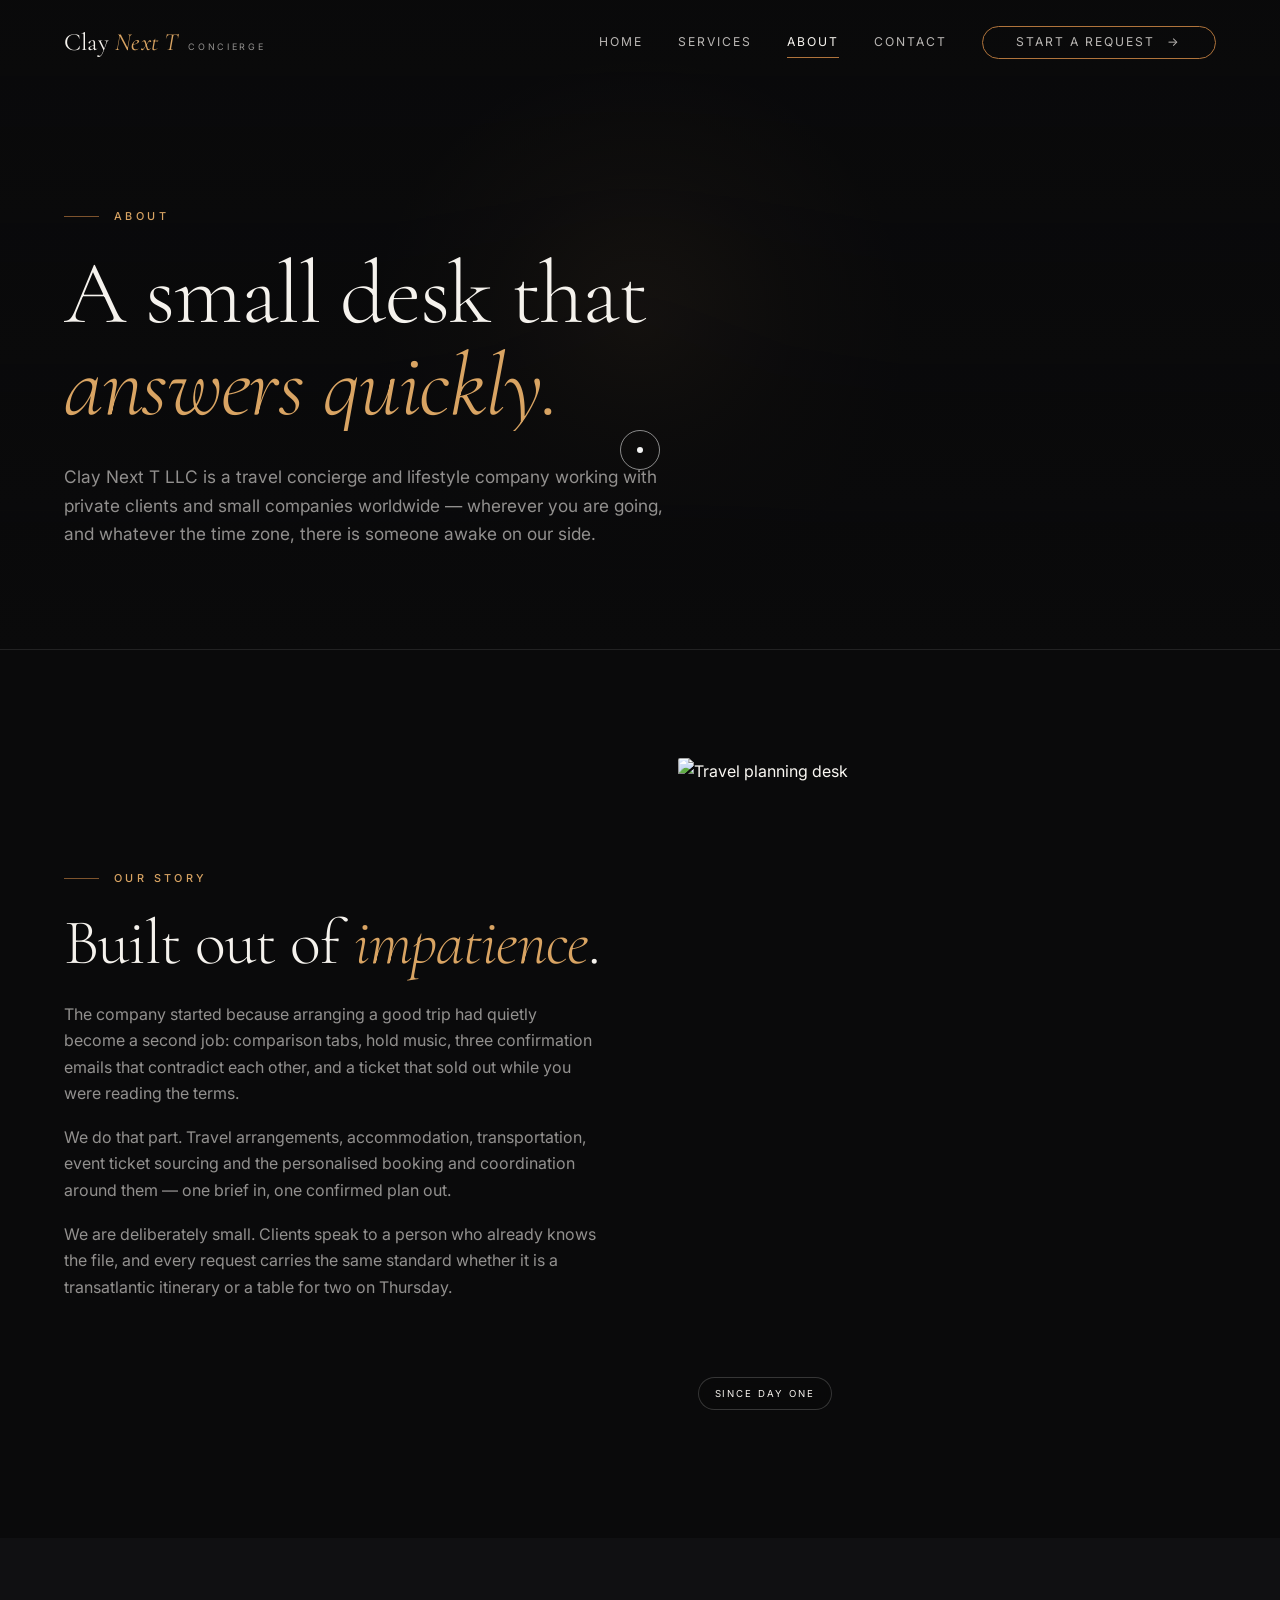
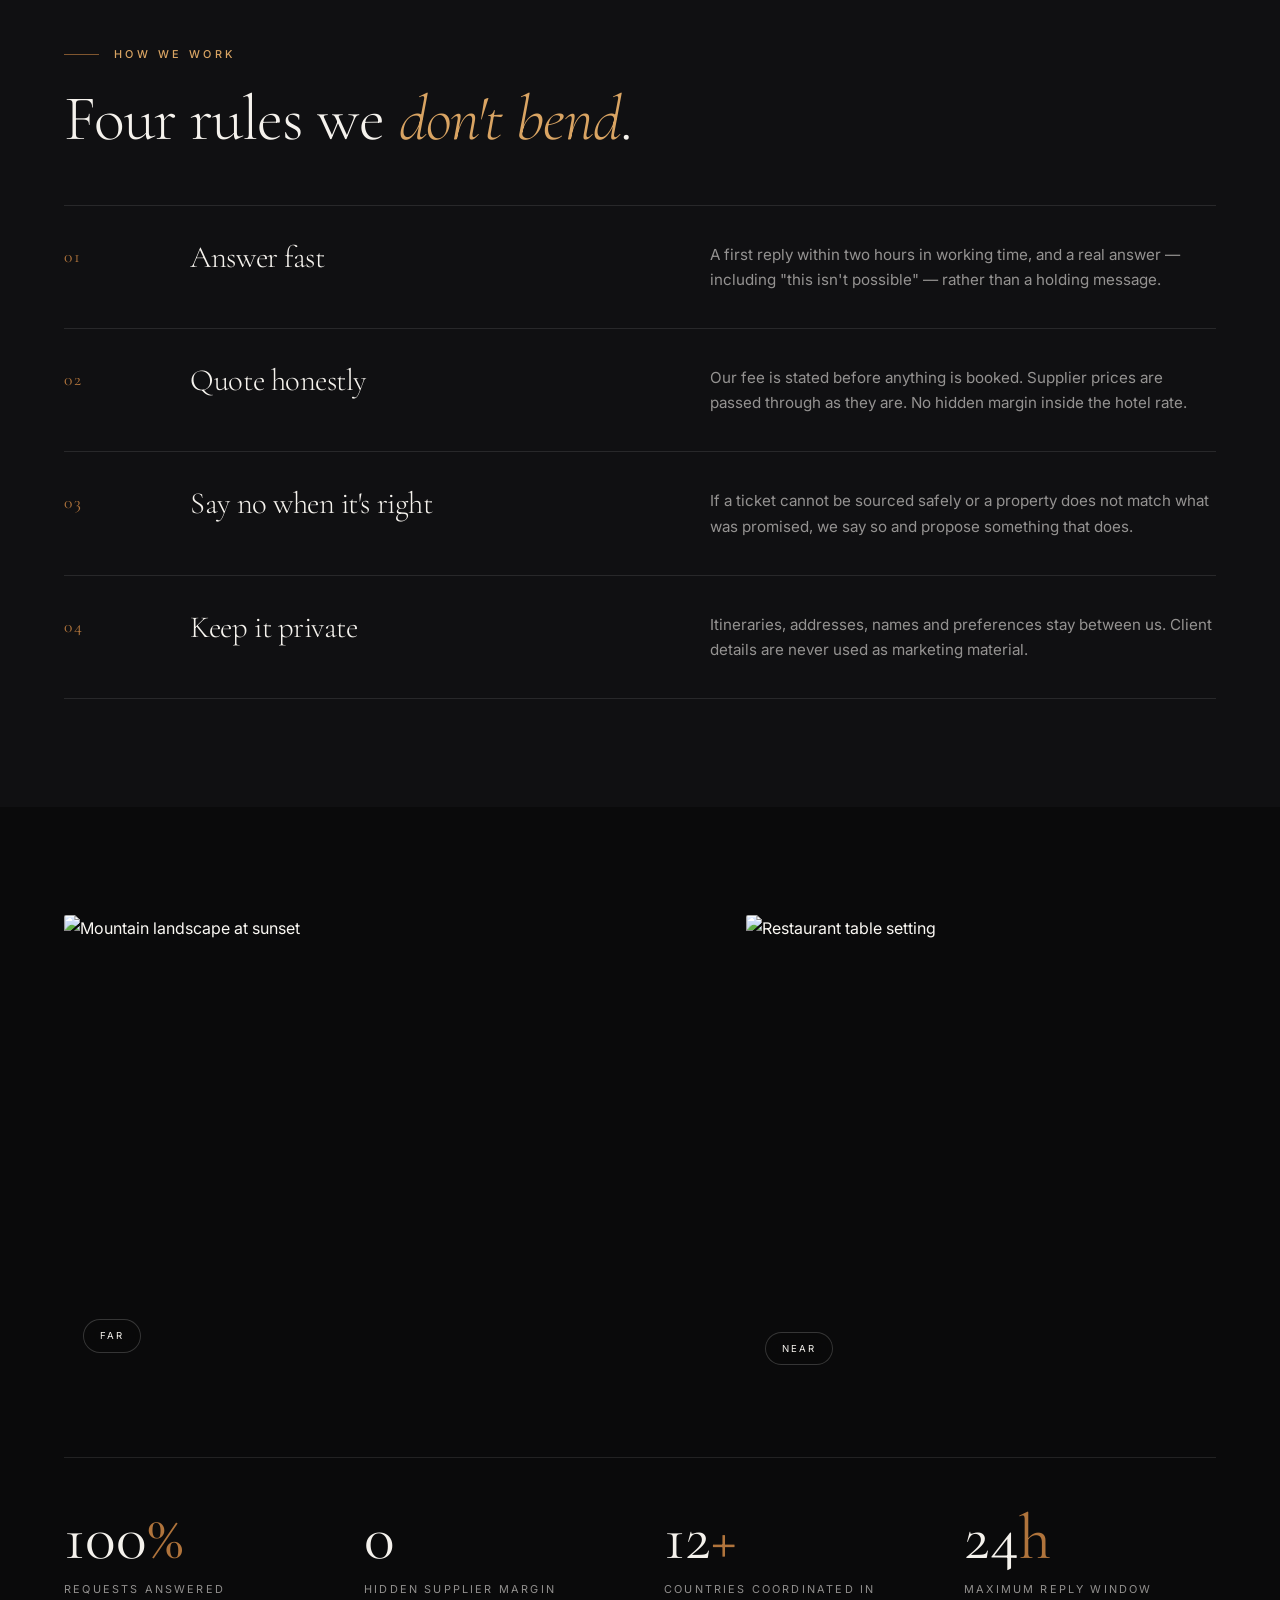
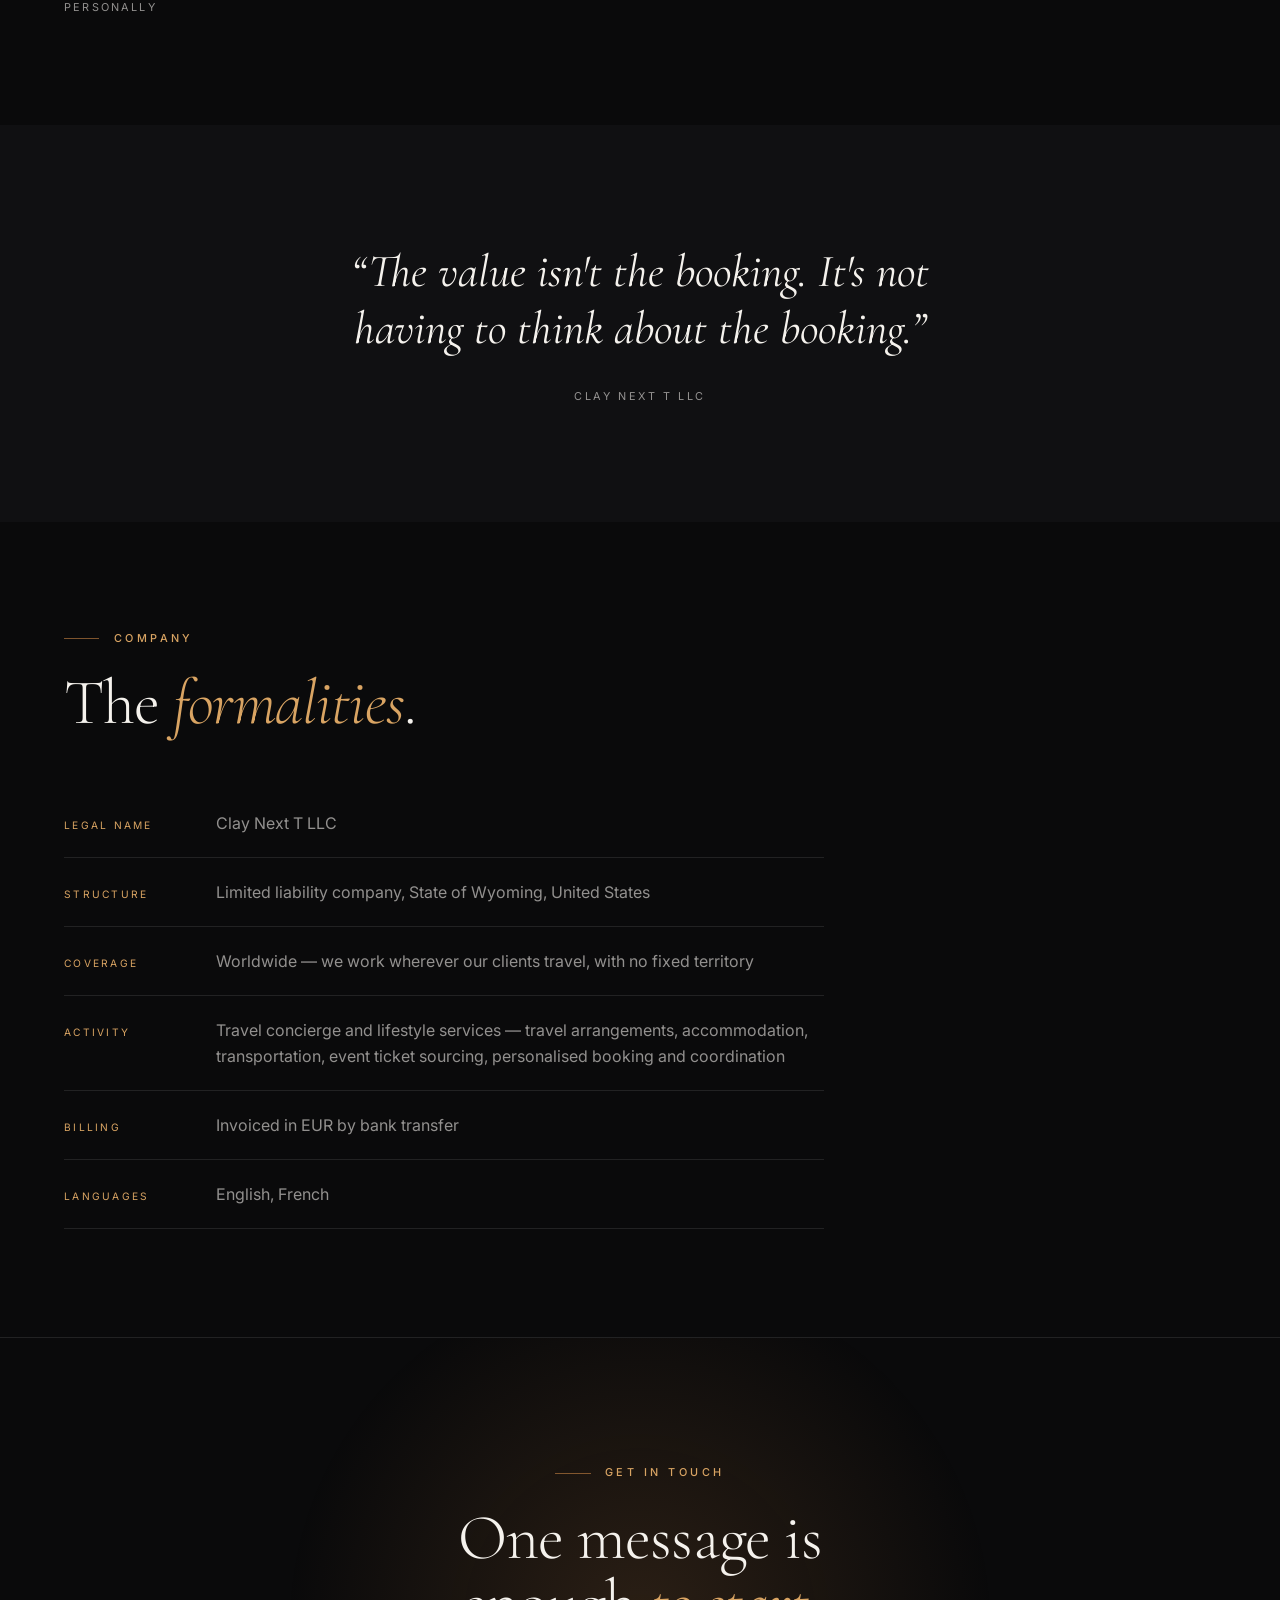
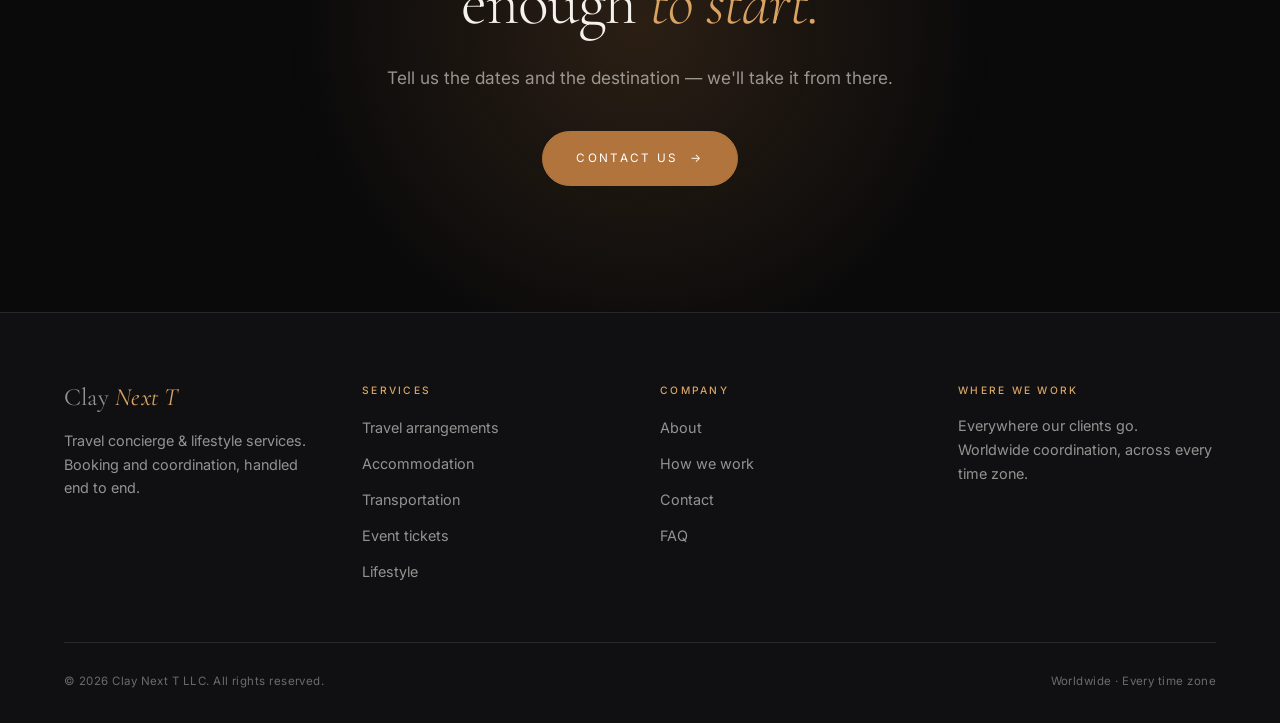
==== commit 6b527192: "Replace office address with worldwide presence wording" ====
--- a/about.html
+++ b/about.html
@@ -40,9 +40,9 @@
         <span class="split-line"><span style="--d:.08s"><em class="italic">answers quickly.</em></span></span>
       </h1>
       <p class="lead" data-reveal style="--d:.18s; margin-top:2rem;">
-        Clay Next T LLC is a travel concierge and lifestyle company registered in
-        Wyoming, working with private clients and small companies across Europe and
-        North America.
+        Clay Next T LLC is a travel concierge and lifestyle company working with
+        private clients and small companies worldwide — wherever you are going, and
+        whatever the time zone, there is someone awake on our side.
       </p>
     </div>
   </section>
@@ -175,7 +175,7 @@
       <ul class="info-list" data-reveal style="max-width:760px">
         <li><span class="k">Legal name</span><span class="v">Clay Next T LLC</span></li>
         <li><span class="k">Structure</span><span class="v">Limited liability company, State of Wyoming, United States</span></li>
-        <li><span class="k">Registered office</span><span class="v">30 N Gould St, Ste N, Sheridan, WY 82801, United States</span></li>
+        <li><span class="k">Coverage</span><span class="v">Worldwide — we work wherever our clients travel, with no fixed territory</span></li>
         <li><span class="k">Activity</span><span class="v">Travel concierge and lifestyle services — travel arrangements, accommodation, transportation, event ticket sourcing, personalised booking and coordination</span></li>
         <li><span class="k">Billing</span><span class="v">Invoiced in EUR by bank transfer</span></li>
         <li><span class="k">Languages</span><span class="v">English, French</span></li>
@@ -228,13 +228,13 @@
         </ul>
       </div>
       <div class="footer-col">
-        <h4>Office</h4>
-        <p>Clay Next T LLC<br>30 N Gould St, Ste N<br>Sheridan, WY 82801<br>United States</p>
+        <h4>Where we work</h4>
+        <p>Everywhere our clients go.<br>Worldwide coordination, across every time zone.</p>
       </div>
     </div>
     <div class="footer-bottom">
       <span>&copy; <span id="yr">2026</span> Clay Next T LLC. All rights reserved.</span>
-      <span>Wyoming, United States</span>
+      <span>Worldwide &middot; Every time zone</span>
     </div>
   </div>
 </footer>
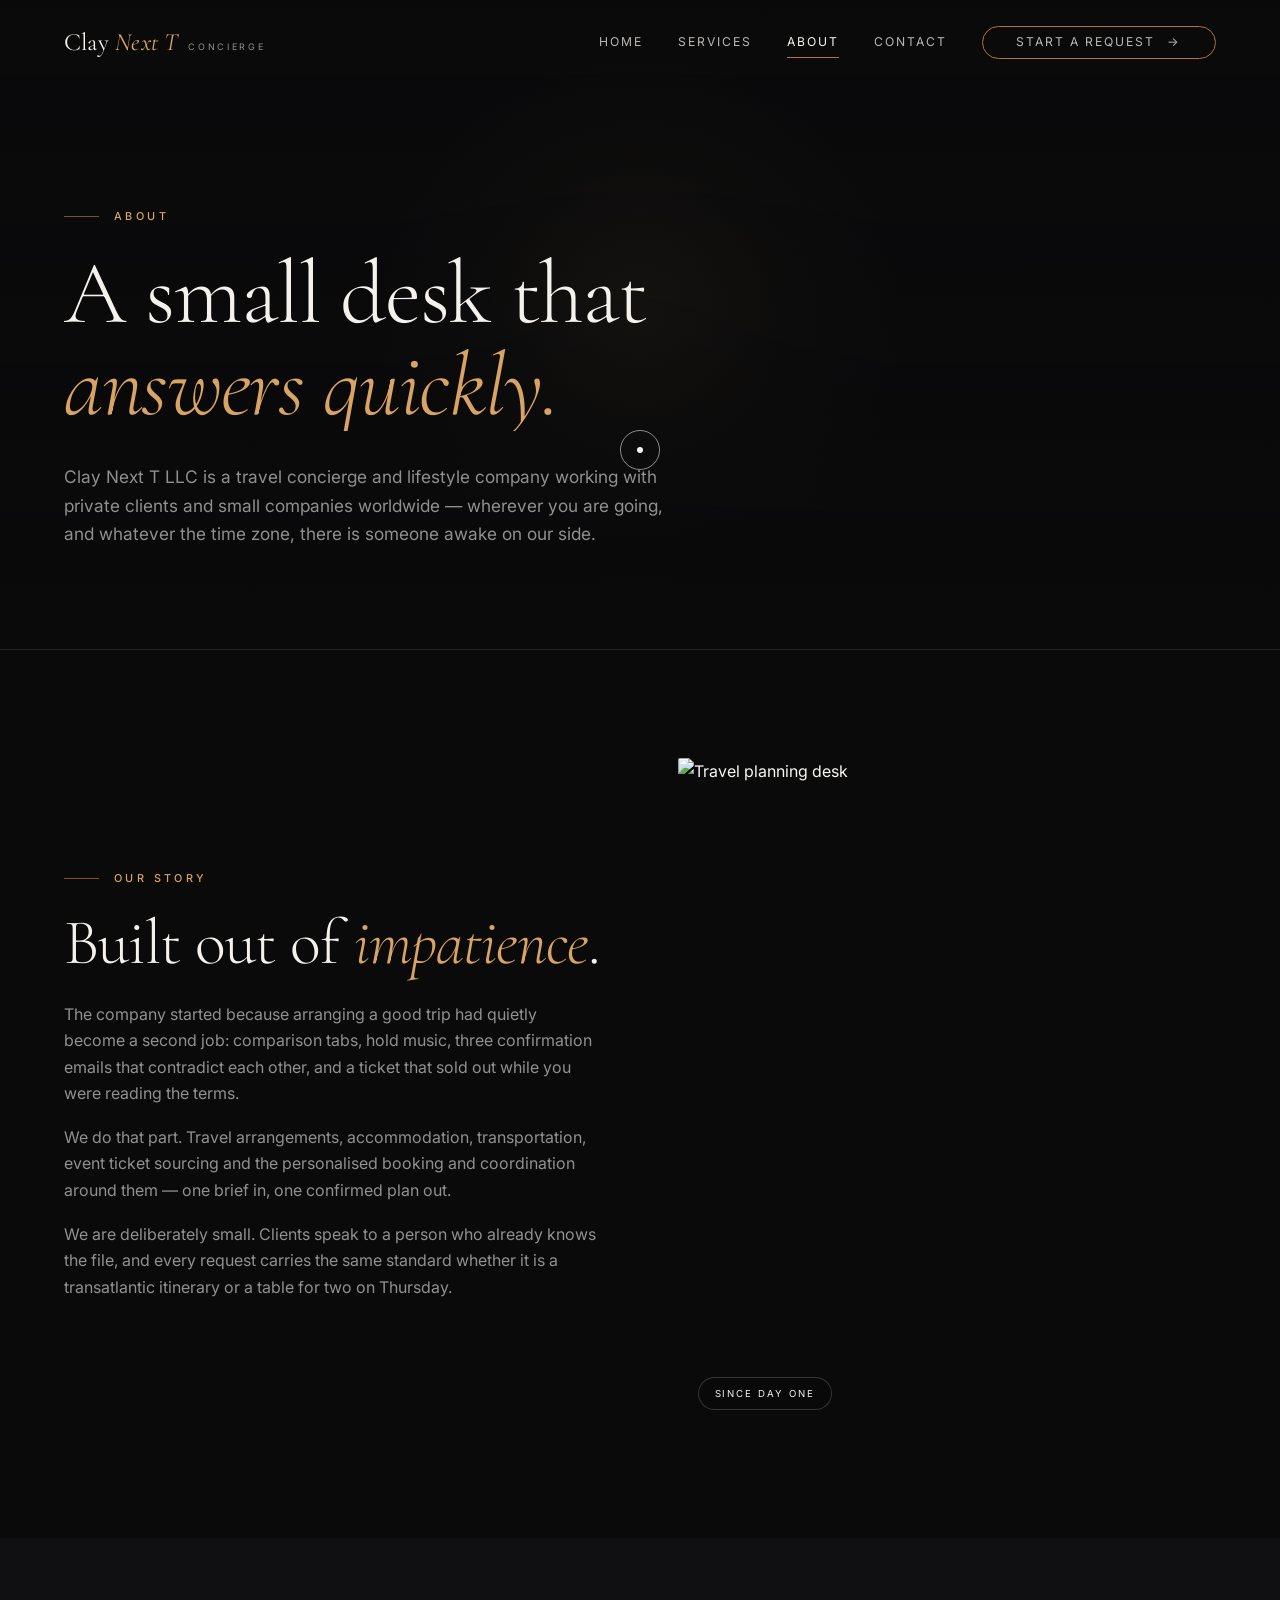
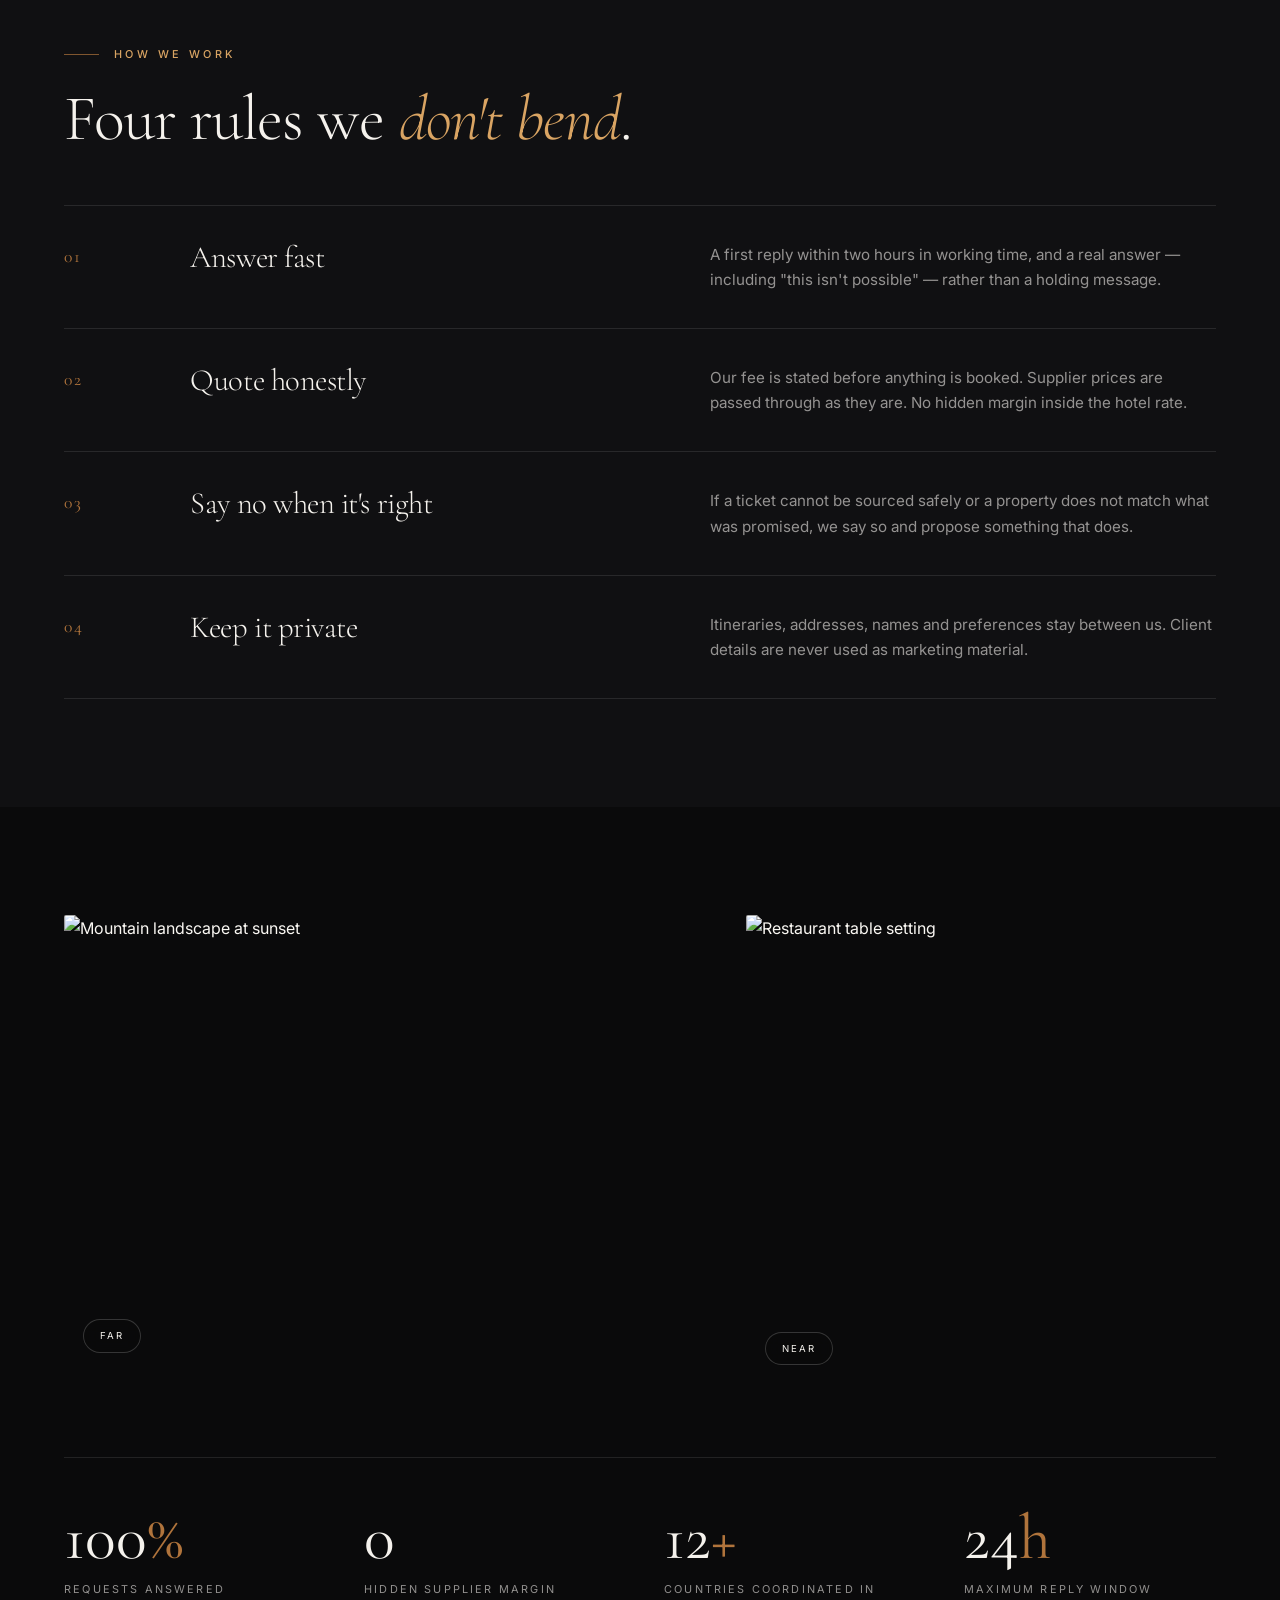
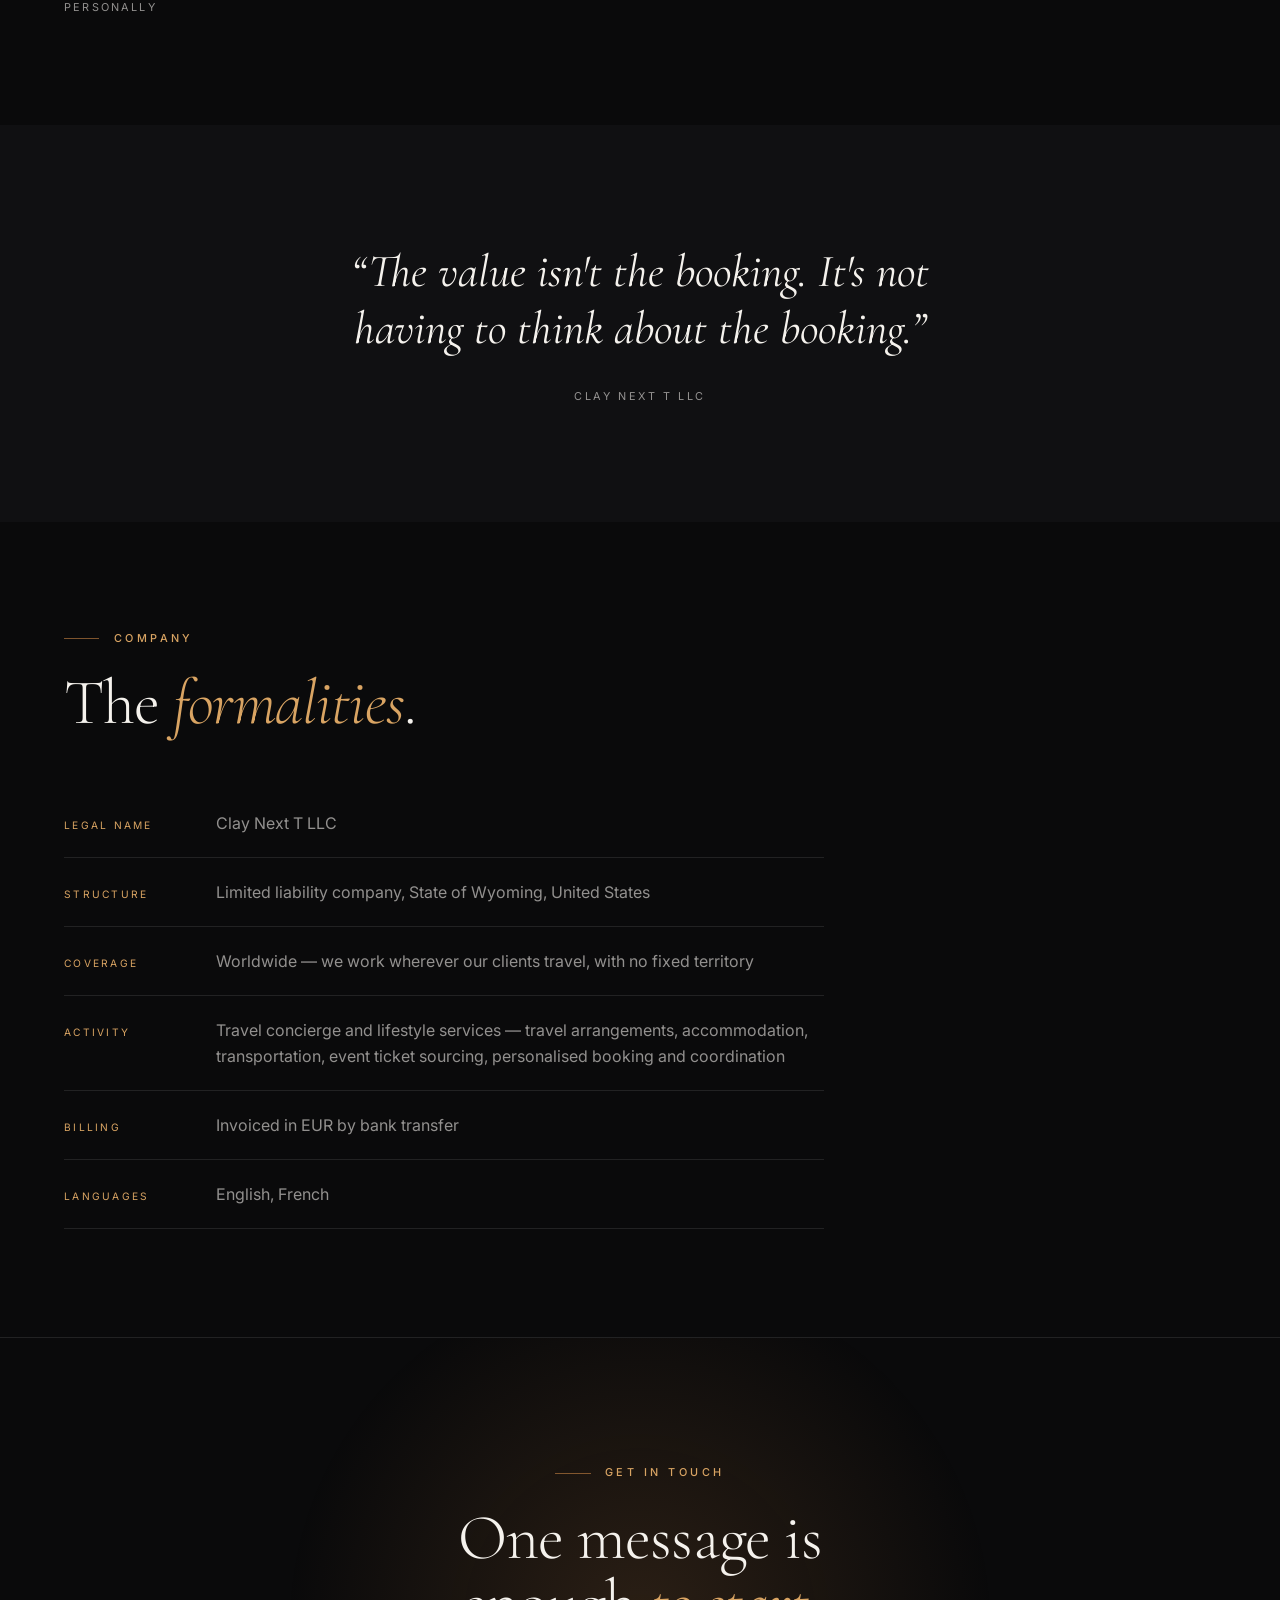
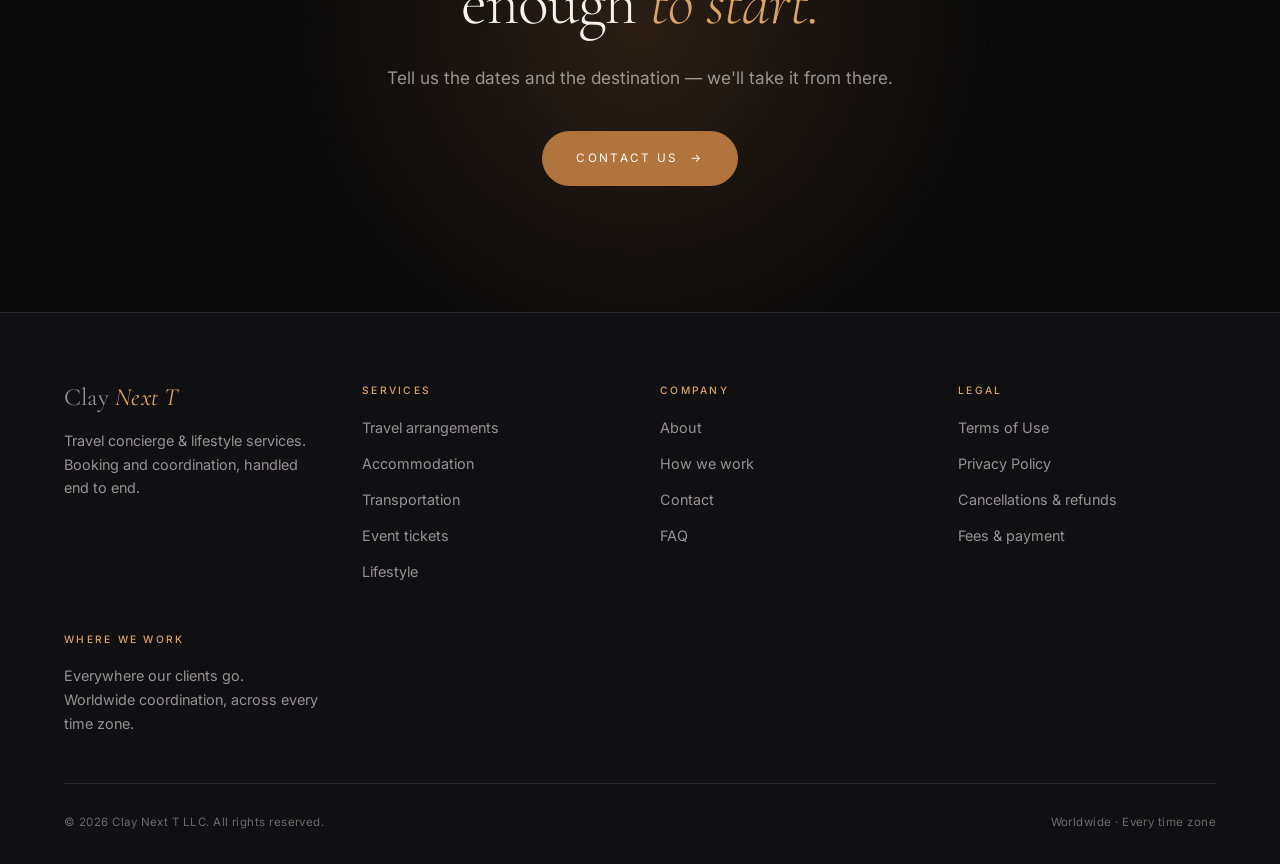
==== commit 349139fc: "Add Terms of Use and Privacy Policy pages The site had no legal pages, which blocks merchant and ban" ====
--- a/about.html
+++ b/about.html
@@ -228,6 +228,15 @@
         </ul>
       </div>
       <div class="footer-col">
+        <h4>Legal</h4>
+        <ul>
+          <li><a href="terms.html">Terms of Use</a></li>
+          <li><a href="privacy.html">Privacy Policy</a></li>
+          <li><a href="terms.html#cancellation">Cancellations &amp; refunds</a></li>
+          <li><a href="terms.html#fees">Fees &amp; payment</a></li>
+        </ul>
+      </div>
+      <div class="footer-col">
         <h4>Where we work</h4>
         <p>Everywhere our clients go.<br>Worldwide coordination, across every time zone.</p>
       </div>
--- a/assets/css/style.css
+++ b/assets/css/style.css
@@ -661,6 +661,11 @@
   color: var(--muted);
   margin-top: 1.4rem;
 }
+.form-note a { color: var(--gold-lit); text-decoration: underline; text-underline-offset: .2em; }
+.form-note a:hover { color: var(--paper); }
+
+.faq p a { color: var(--gold-lit); text-decoration: underline; text-underline-offset: .2em; }
+.faq p a:hover { color: var(--paper); }
 
 /* ---------- FAQ ---------------------------------------------------------- */
 
@@ -691,6 +696,106 @@
 }
 .faq details[open] summary::after { transform: rotate(45deg); }
 .faq p { margin: 1rem 0 0; max-width: 70ch; font-size: .95rem; }
+
+/* ---------- Legal pages -------------------------------------------------- */
+
+.legal {
+  display: grid;
+  grid-template-columns: minmax(0, 250px) minmax(0, 1fr);
+  gap: clamp(2rem, 6vw, 5rem);
+  align-items: start;
+}
+
+.legal__toc {
+  position: sticky;
+  top: 7rem;
+  border-left: 1px solid var(--line);
+  padding-left: 1.4rem;
+}
+.legal__toc h2 {
+  font-family: var(--sans);
+  font-size: .64rem;
+  letter-spacing: .22em;
+  text-transform: uppercase;
+  color: var(--gold-lit);
+  font-weight: 500;
+  margin-bottom: 1.2rem;
+}
+.legal__toc ol { list-style: none; margin: 0; padding: 0; counter-reset: toc; }
+.legal__toc li { counter-increment: toc; margin-bottom: .55rem; }
+.legal__toc a {
+  display: block;
+  font-size: .82rem;
+  color: var(--muted);
+  transition: color .3s;
+}
+.legal__toc a::before {
+  content: counter(toc, decimal-leading-zero) " ";
+  color: var(--gold);
+  font-family: var(--display);
+  margin-right: .4rem;
+}
+.legal__toc a:hover { color: var(--paper); }
+
+.legal__body { max-width: 74ch; }
+.legal__body > section { scroll-margin-top: 7rem; padding-block: clamp(1.8rem, 4vh, 2.6rem); }
+.legal__body > section + section { border-top: 1px solid var(--line); }
+.legal__body h2 {
+  font-size: clamp(1.5rem, 2.6vw, 2.1rem);
+  margin-bottom: 1.1rem;
+}
+.legal__body h3 {
+  font-size: 1.1rem;
+  font-family: var(--sans);
+  font-weight: 500;
+  letter-spacing: 0;
+  color: var(--paper);
+  margin: 1.8rem 0 .6rem;
+}
+.legal__body p,
+.legal__body li { font-size: .95rem; }
+.legal__body ul { margin: 0 0 1.1em; padding-left: 1.2rem; color: var(--muted); }
+.legal__body li { margin-bottom: .5rem; }
+.legal__body li::marker { color: var(--gold); }
+.legal__body a { color: var(--gold-lit); text-decoration: underline; text-underline-offset: .2em; }
+.legal__body a:hover { color: var(--paper); }
+.legal__body strong { color: var(--paper); font-weight: 500; }
+
+.legal-meta {
+  display: flex;
+  flex-wrap: wrap;
+  gap: .6rem 2rem;
+  font-size: .66rem;
+  letter-spacing: .2em;
+  text-transform: uppercase;
+  color: var(--muted);
+  margin-top: 2rem;
+  padding-top: 1.6rem;
+  border-top: 1px solid var(--line);
+}
+
+.callout {
+  border: 1px solid var(--line-2);
+  border-left: 2px solid var(--gold);
+  background: rgba(255, 255, 255, .02);
+  padding: 1.3rem 1.5rem;
+  margin-bottom: 1.4rem;
+  border-radius: 2px;
+}
+.callout p:last-child { margin-bottom: 0; }
+
+@media (max-width: 900px) {
+  .legal { grid-template-columns: 1fr; gap: 2.5rem; }
+  /* content first on small screens, contents list becomes a jump-back index */
+  .legal__toc {
+    order: 2;
+    position: static;
+    border-left: 0;
+    padding-left: 0;
+    border-top: 1px solid var(--line);
+    padding-top: 1.6rem;
+  }
+}
 
 /* ---------- Footer ------------------------------------------------------- */
 
